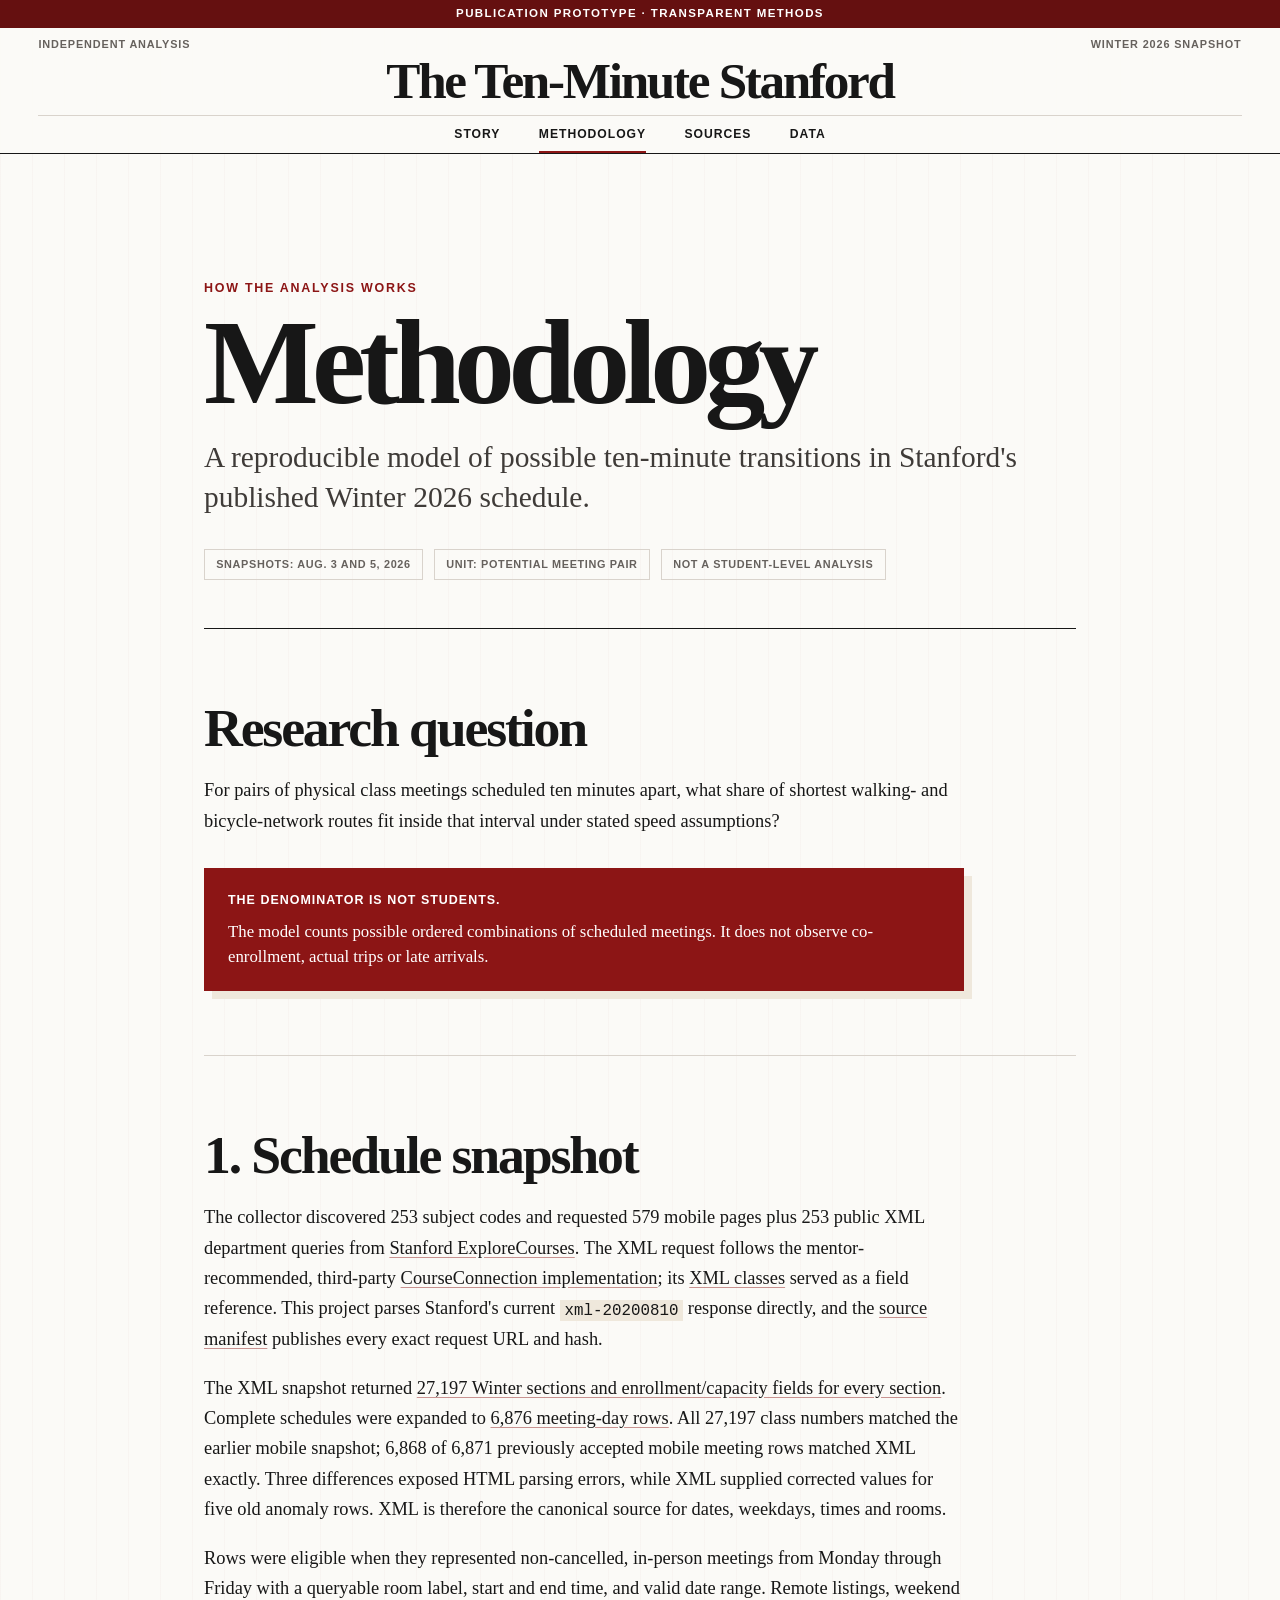
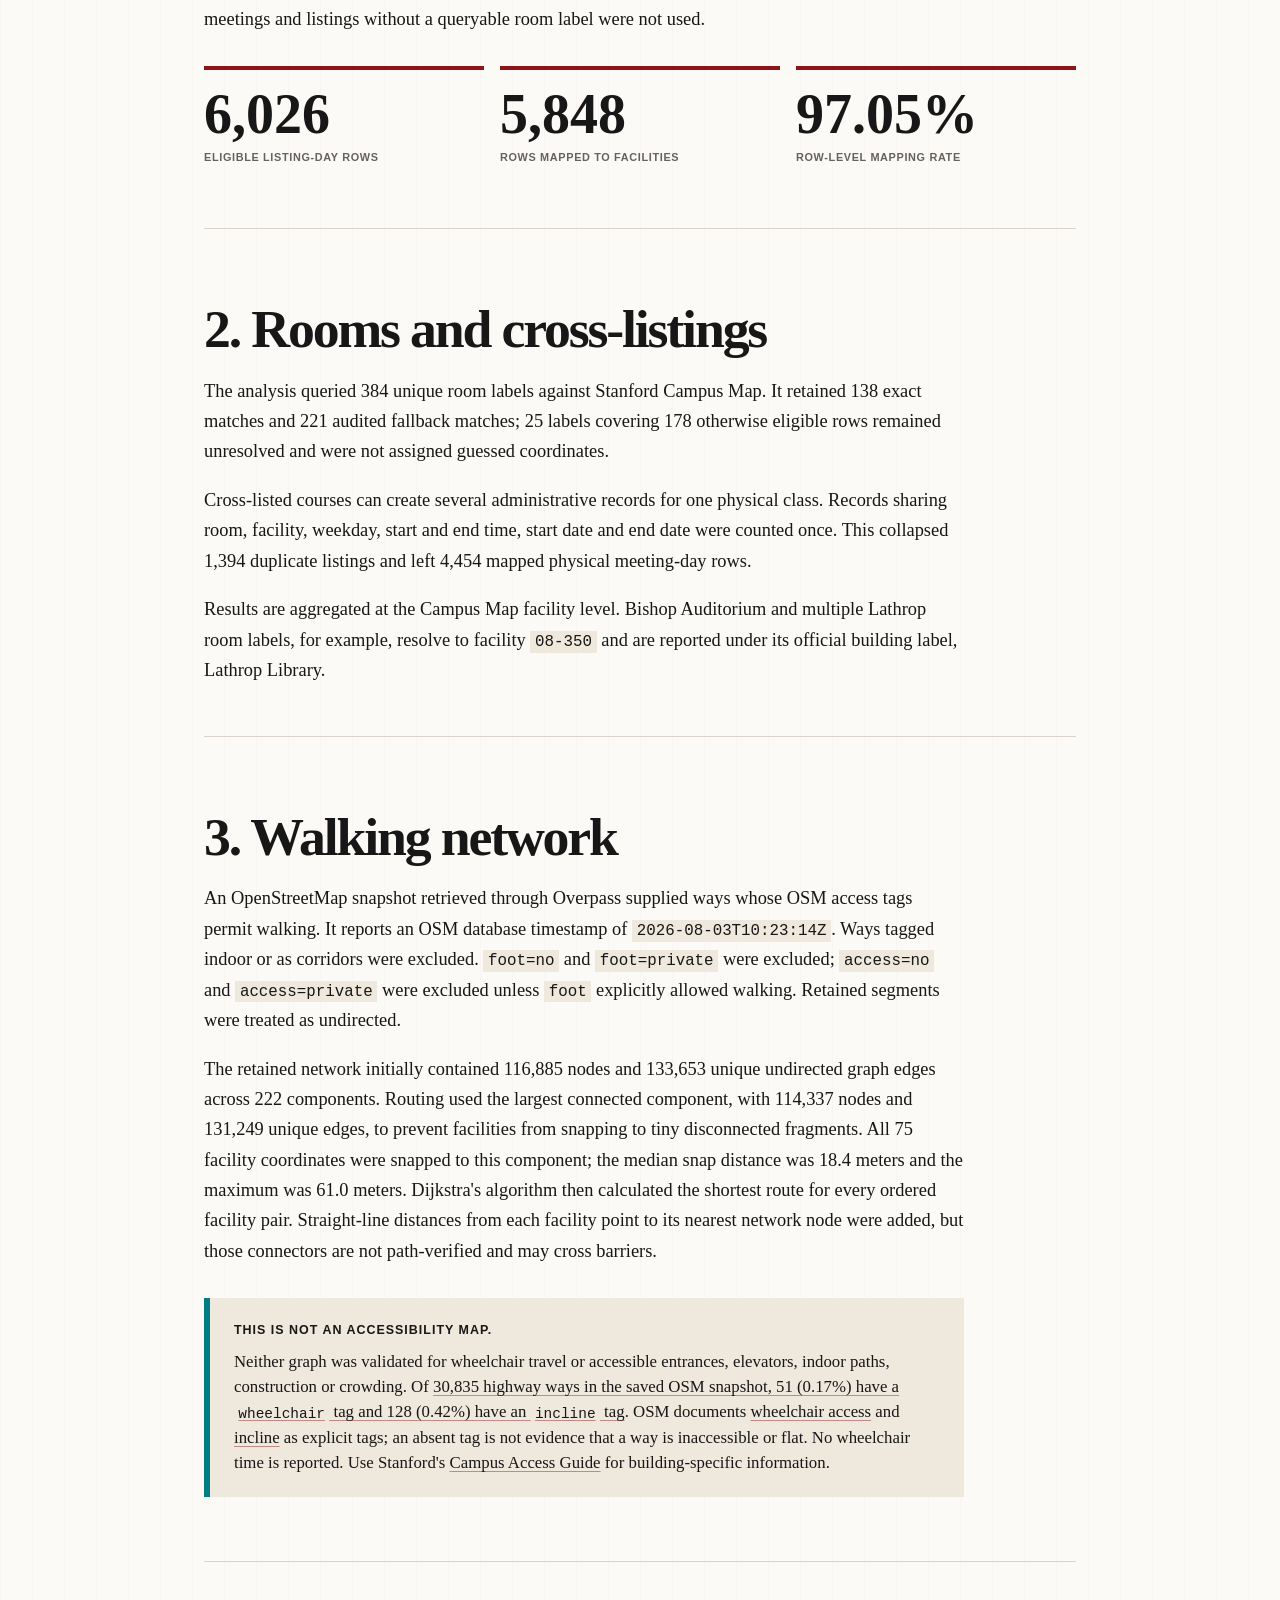
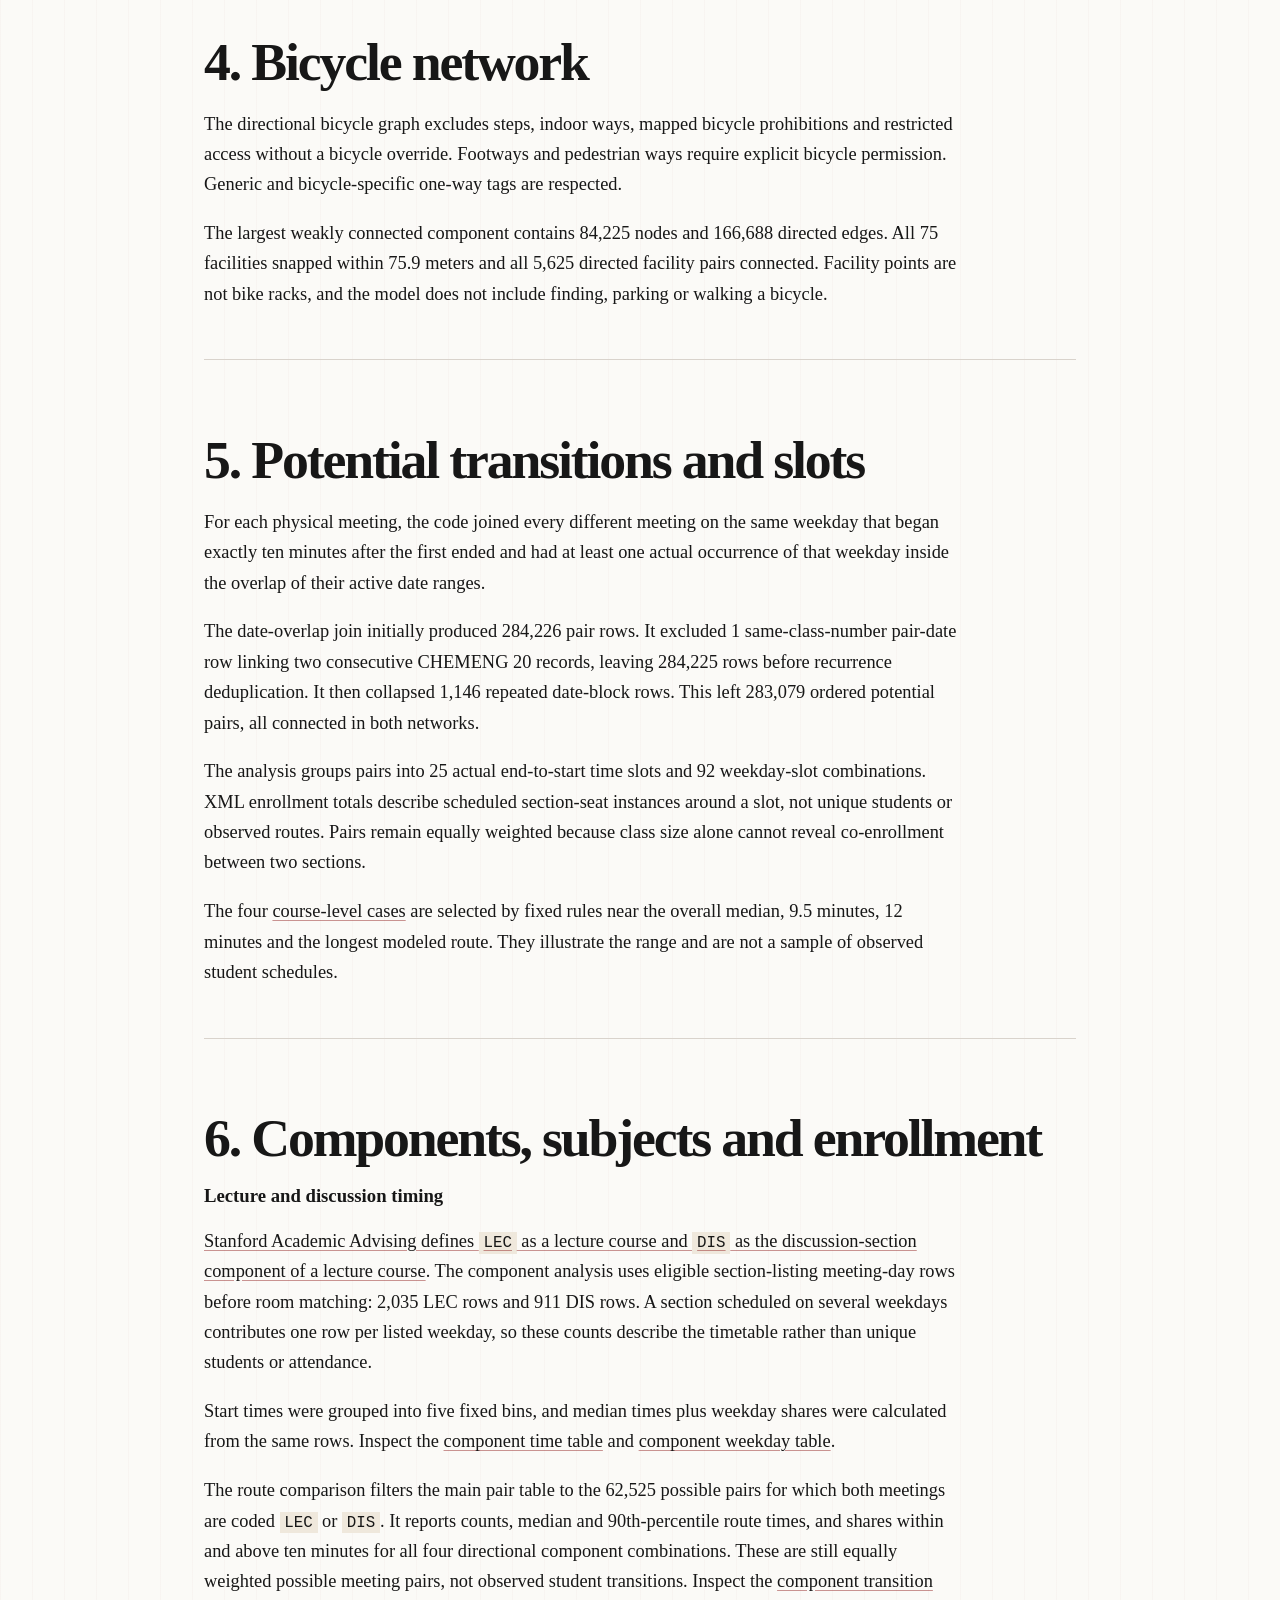
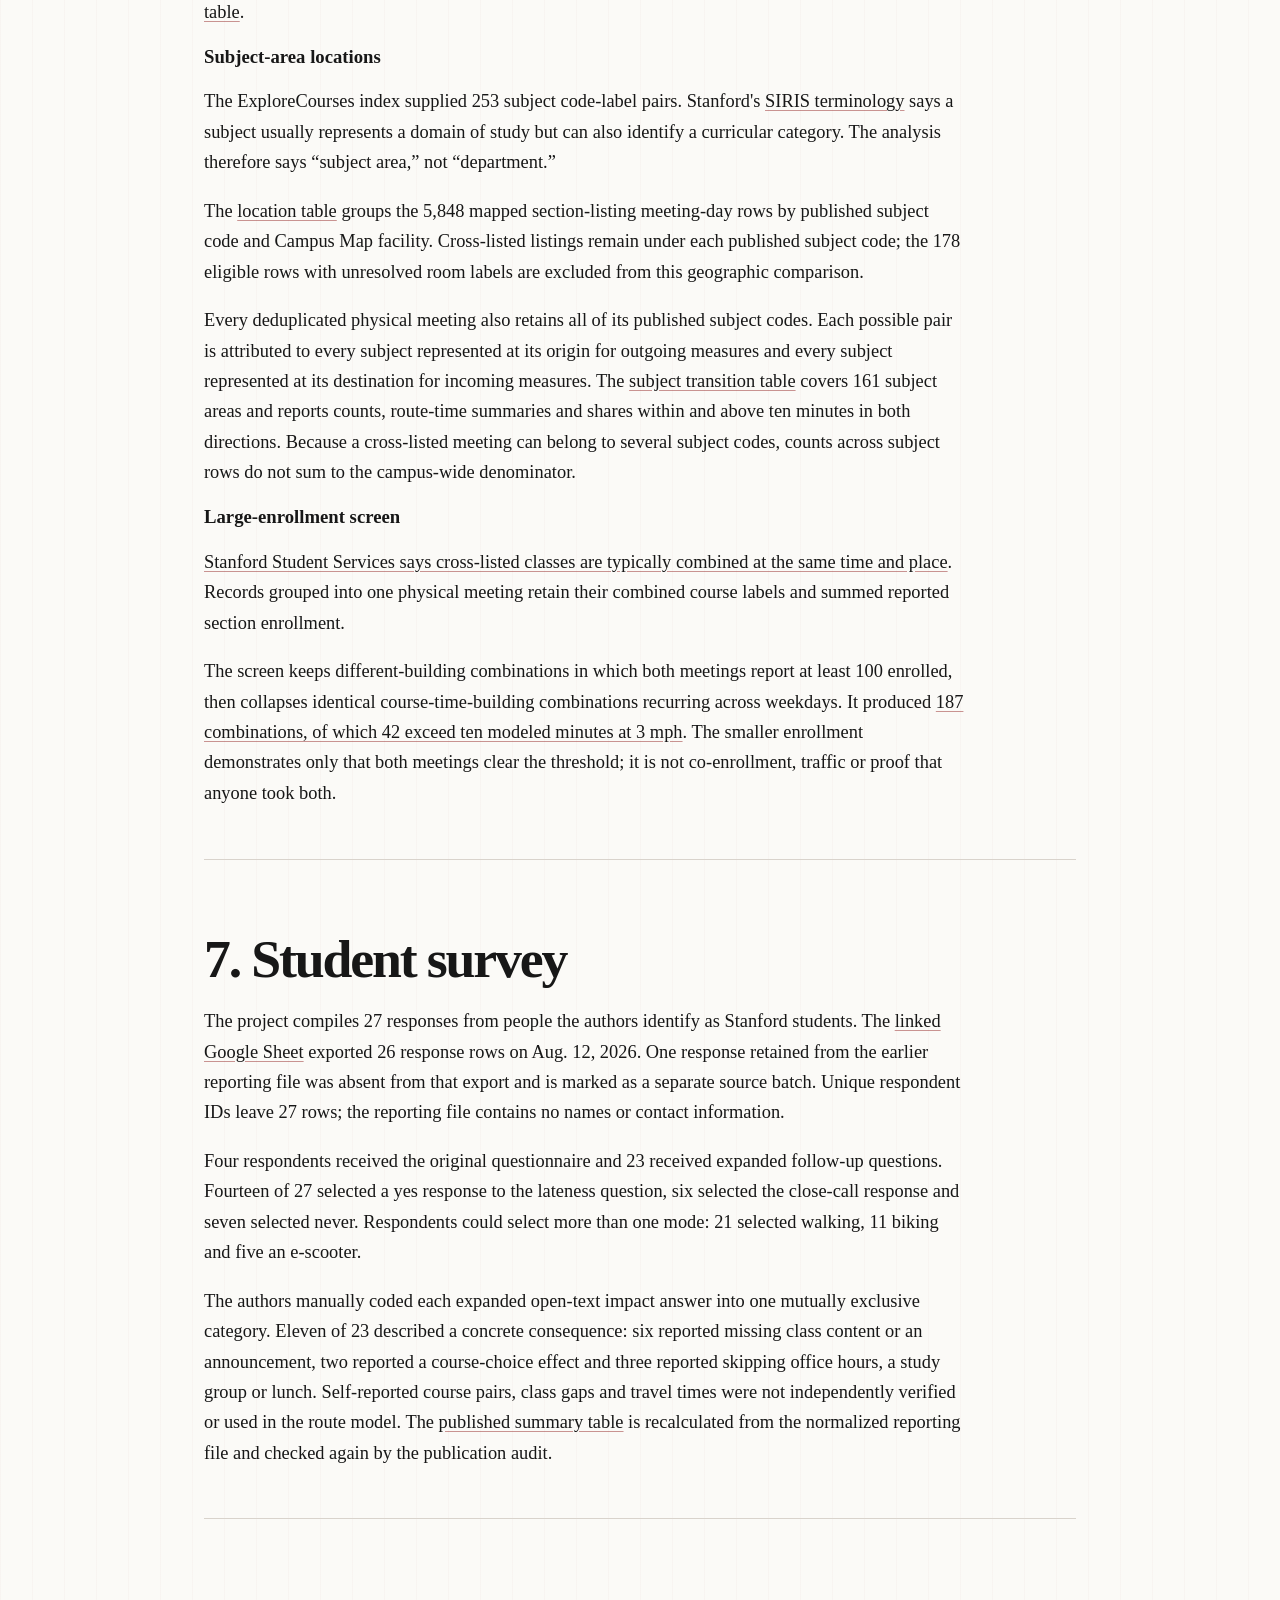
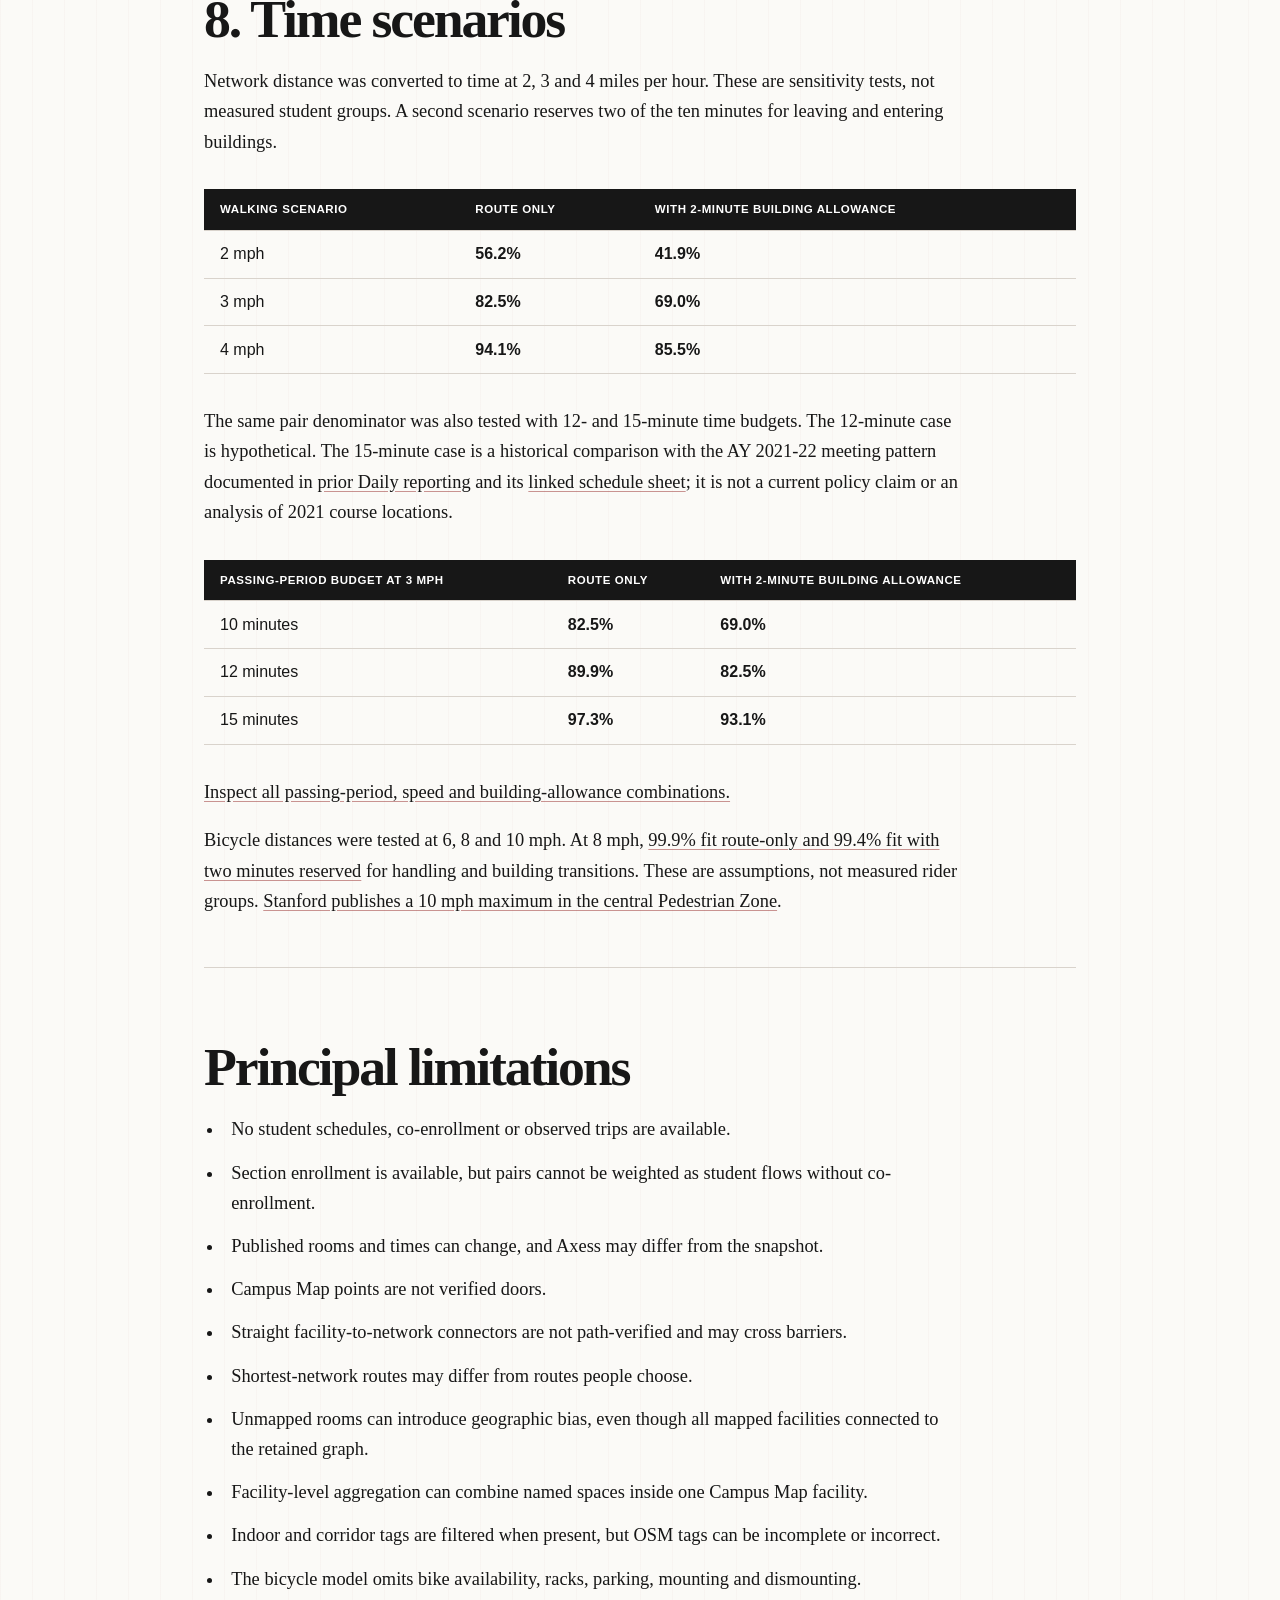
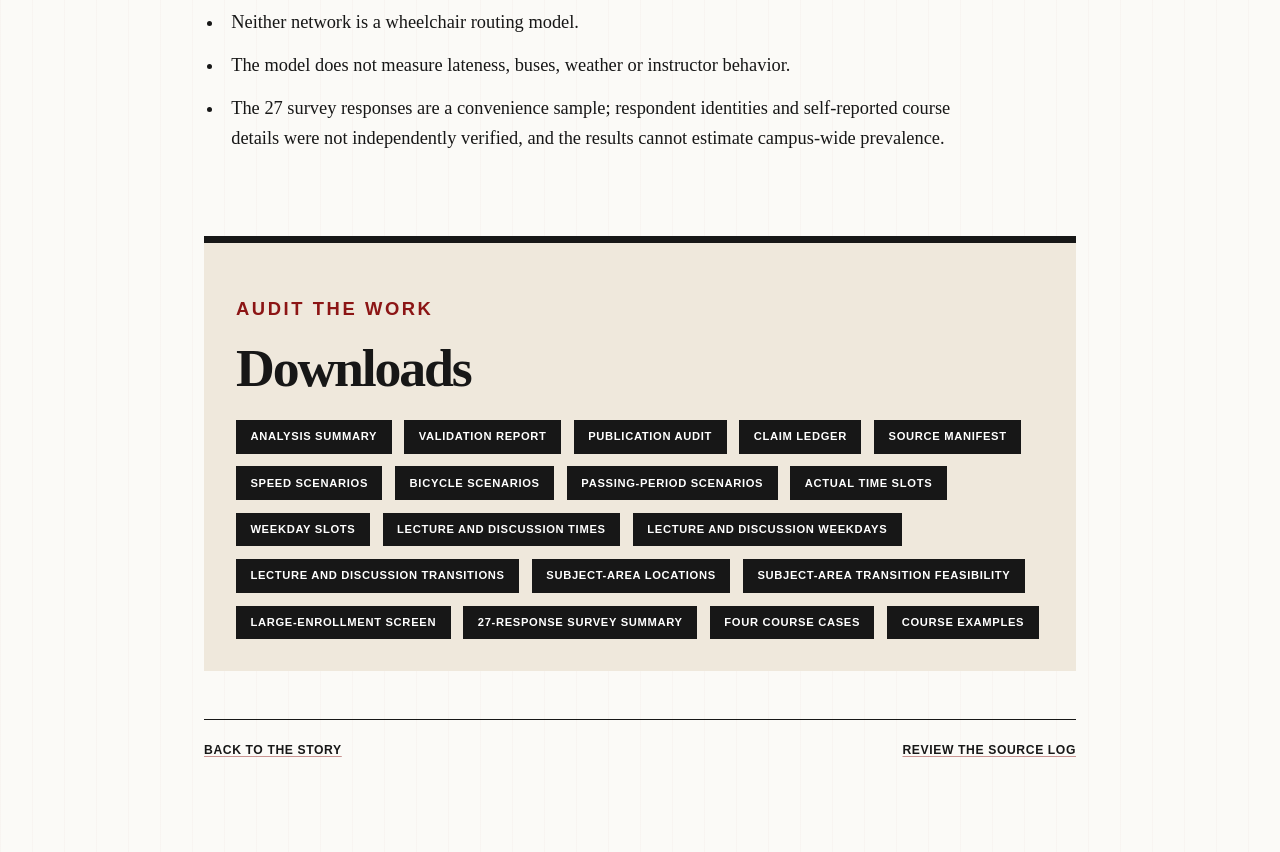
==== site/methodology.html @ 1ee229e1 "Initial commit" ====
<!doctype html>
<html lang="en">
<head>
  <meta charset="utf-8">
  <meta name="viewport" content="width=device-width, initial-scale=1">
  <meta name="description" content="Methods and limitations for the Ten-Minute Stanford schedule analysis.">
  <meta name="theme-color" content="#8c1515">
  <title>Methodology | Ten-Minute Stanford</title>
  <link rel="icon" href="favicon.svg" type="image/svg+xml">
  <link rel="stylesheet" href="styles.css">
  <script src="script.js" defer></script>
</head>
<body class="reference-layout">
  <div class="reading-progress" aria-hidden="true"><span></span></div>
  <div class="draft-banner">Publication prototype <span aria-hidden="true">&middot;</span> Transparent methods</div>

  <header class="site-header compact-header">
    <div class="utility-bar">
      <span>Independent analysis</span>
      <span>Winter 2026 snapshot</span>
    </div>
    <a class="masthead" href="index.html">The Ten-Minute Stanford</a>
    <nav class="section-nav" aria-label="Project pages">
      <a href="index.html">Story</a>
      <a class="active" href="methodology.html">Methodology</a>
      <a href="source-log.html">Sources</a>
      <a href="data/analysis_summary.json">Data</a>
    </nav>
  </header>

  <main class="reference-main">
    <article class="reference-page">
      <header class="reference-header">
        <p class="eyebrow">How the analysis works</p>
        <h1>Methodology</h1>
        <p class="dek">A reproducible model of possible ten-minute transitions in Stanford's published Winter 2026 schedule.</p>
        <div class="reference-meta">
          <span>Snapshots: Aug. 3 and 5, 2026</span>
          <span>Unit: potential meeting pair</span>
          <span>Not a student-level analysis</span>
        </div>
      </header>

      <section>
        <h2>Research question</h2>
        <p>For pairs of physical class meetings scheduled ten minutes apart, what share of shortest walking- and bicycle-network routes fit inside that interval under stated speed assumptions?</p>
        <aside class="data-callout">
          <strong>The denominator is not students.</strong>
          <p>The model counts possible ordered combinations of scheduled meetings. It does not observe co-enrollment, actual trips or late arrivals.</p>
        </aside>
      </section>

      <section id="schedule-snapshot">
        <h2>1. Schedule snapshot</h2>
        <p>The collector discovered 253 subject codes and requested 579 mobile pages plus 253 public XML department queries from <a href="https://explorecourses.stanford.edu/">Stanford ExploreCourses</a>. The XML request follows the mentor-recommended, third-party <a href="https://github.com/jeremyephron/explore-courses-api/blob/master/explorecourses/course_connection.py">CourseConnection implementation</a>; its <a href="https://github.com/jeremyephron/explore-courses-api/blob/master/explorecourses/classes.py">XML classes</a> served as a field reference. This project parses Stanford's current <code>xml-20200810</code> response directly, and the <a href="data/source_manifest.json">source manifest</a> publishes every exact request URL and hash.</p>
        <p>The XML snapshot returned <a href="data/claim_audit.json">27,197 Winter sections and enrollment/capacity fields for every section</a>. Complete schedules were expanded to <a href="data/validation.json">6,876 meeting-day rows</a>. All 27,197 class numbers matched the earlier mobile snapshot; 6,868 of 6,871 previously accepted mobile meeting rows matched XML exactly. Three differences exposed HTML parsing errors, while XML supplied corrected values for five old anomaly rows. XML is therefore the canonical source for dates, weekdays, times and rooms.</p>
        <p>Rows were eligible when they represented non-cancelled, in-person meetings from Monday through Friday with a queryable room label, start and end time, and valid date range. Remote listings, weekend meetings and listings without a queryable room label were not used.</p>
        <dl class="number-grid">
          <div><dt>6,026</dt><dd>eligible listing-day rows</dd></div>
          <div><dt>5,848</dt><dd>rows mapped to facilities</dd></div>
          <div><dt>97.05%</dt><dd>row-level mapping rate</dd></div>
        </dl>
      </section>

      <section id="walking-network">
        <h2>2. Rooms and cross-listings</h2>
        <p>The analysis queried 384 unique room labels against Stanford Campus Map. It retained 138 exact matches and 221 audited fallback matches; 25 labels covering 178 otherwise eligible rows remained unresolved and were not assigned guessed coordinates.</p>
        <p>Cross-listed courses can create several administrative records for one physical class. Records sharing room, facility, weekday, start and end time, start date and end date were counted once. This collapsed 1,394 duplicate listings and left 4,454 mapped physical meeting-day rows.</p>
        <p>Results are aggregated at the Campus Map facility level. Bishop Auditorium and multiple Lathrop room labels, for example, resolve to facility <code>08-350</code> and are reported under its official building label, Lathrop Library.</p>
      </section>

      <section>
        <h2>3. Walking network</h2>
        <p>An OpenStreetMap snapshot retrieved through Overpass supplied ways whose OSM access tags permit walking. It reports an OSM database timestamp of <code>2026-08-03T10:23:14Z</code>. Ways tagged indoor or as corridors were excluded. <code>foot=no</code> and <code>foot=private</code> were excluded; <code>access=no</code> and <code>access=private</code> were excluded unless <code>foot</code> explicitly allowed walking. Retained segments were treated as undirected.</p>
        <p>The retained network initially contained 116,885 nodes and 133,653 unique undirected graph edges across 222 components. Routing used the largest connected component, with 114,337 nodes and 131,249 unique edges, to prevent facilities from snapping to tiny disconnected fragments. All 75 facility coordinates were snapped to this component; the median snap distance was 18.4 meters and the maximum was 61.0 meters. Dijkstra's algorithm then calculated the shortest route for every ordered facility pair. Straight-line distances from each facility point to its nearest network node were added, but those connectors are not path-verified and may cross barriers.</p>
        <aside class="data-callout muted-callout">
          <strong>This is not an accessibility map.</strong>
          <p>Neither graph was validated for wheelchair travel or accessible entrances, elevators, indoor paths, construction or crowding. Of <a href="data/validation.json">30,835 highway ways in the saved OSM snapshot, 51 (0.17%) have a <code>wheelchair</code> tag and 128 (0.42%) have an <code>incline</code> tag</a>. OSM documents <a href="https://wiki.openstreetmap.org/wiki/Key:wheelchair">wheelchair access</a> and <a href="https://wiki.openstreetmap.org/wiki/Key:incline">incline</a> as explicit tags; an absent tag is not evidence that a way is inaccessible or flat. No wheelchair time is reported. Use Stanford's <a href="https://maps.stanford.edu/ada/">Campus Access Guide</a> for building-specific information.</p>
        </aside>
      </section>

      <section id="bicycle-network">
        <h2>4. Bicycle network</h2>
        <p>The directional bicycle graph excludes steps, indoor ways, mapped bicycle prohibitions and restricted access without a bicycle override. Footways and pedestrian ways require explicit bicycle permission. Generic and bicycle-specific one-way tags are respected.</p>
        <p>The largest weakly connected component contains 84,225 nodes and 166,688 directed edges. All 75 facilities snapped within 75.9 meters and all 5,625 directed facility pairs connected. Facility points are not bike racks, and the model does not include finding, parking or walking a bicycle.</p>
      </section>

      <section>
        <h2>5. Potential transitions and slots</h2>
        <p>For each physical meeting, the code joined every different meeting on the same weekday that began exactly ten minutes after the first ended and had at least one actual occurrence of that weekday inside the overlap of their active date ranges.</p>
        <p>The date-overlap join initially produced 284,226 pair rows. It excluded 1 same-class-number pair-date row linking two consecutive CHEMENG 20 records, leaving 284,225 rows before recurrence deduplication. It then collapsed 1,146 repeated date-block rows. This left 283,079 ordered potential pairs, all connected in both networks.</p>
        <p>The analysis groups pairs into 25 actual end-to-start time slots and 92 weekday-slot combinations. XML enrollment totals describe scheduled section-seat instances around a slot, not unique students or observed routes. Pairs remain equally weighted because class size alone cannot reveal co-enrollment between two sections.</p>
        <p>The four <a href="data/course_transition_cases.csv">course-level cases</a> are selected by fixed rules near the overall median, 9.5 minutes, 12 minutes and the longest modeled route. They illustrate the range and are not a sample of observed student schedules.</p>
      </section>

      <section>
        <h2>6. Components, subjects and enrollment</h2>
        <h3>Lecture and discussion timing</h3>
        <p><a href="https://advising.stanford.edu/current-students/advising-student-handbook/course-catalog">Stanford Academic Advising defines <code>LEC</code> as a lecture course and <code>DIS</code> as the discussion-section component of a lecture course</a>. The component analysis uses eligible section-listing meeting-day rows before room matching: 2,035 LEC rows and 911 DIS rows. A section scheduled on several weekdays contributes one row per listed weekday, so these counts describe the timetable rather than unique students or attendance.</p>
        <p>Start times were grouped into five fixed bins, and median times plus weekday shares were calculated from the same rows. Inspect the <a href="data/component_time_summary.csv">component time table</a> and <a href="data/component_day_summary.csv">component weekday table</a>.</p>
        <p>The route comparison filters the main pair table to the 62,525 possible pairs for which both meetings are coded <code>LEC</code> or <code>DIS</code>. It reports counts, median and 90th-percentile route times, and shares within and above ten minutes for all four directional component combinations. These are still equally weighted possible meeting pairs, not observed student transitions. Inspect the <a href="data/component_transition_summary.csv">component transition table</a>.</p>

        <h3>Subject-area locations</h3>
        <p>The ExploreCourses index supplied 253 subject code-label pairs. Stanford's <a href="https://siris.stanford.edu/sites/g/files/sbiybj16456/files/media/file/common-terms-in-siris-student-analytics.pdf">SIRIS terminology</a> says a subject usually represents a domain of study but can also identify a curricular category. The analysis therefore says “subject area,” not “department.”</p>
        <p>The <a href="data/department_location_summary.csv">location table</a> groups the 5,848 mapped section-listing meeting-day rows by published subject code and Campus Map facility. Cross-listed listings remain under each published subject code; the 178 eligible rows with unresolved room labels are excluded from this geographic comparison.</p>
        <p>Every deduplicated physical meeting also retains all of its published subject codes. Each possible pair is attributed to every subject represented at its origin for outgoing measures and every subject represented at its destination for incoming measures. The <a href="data/subject_transition_feasibility.csv">subject transition table</a> covers 161 subject areas and reports counts, route-time summaries and shares within and above ten minutes in both directions. Because a cross-listed meeting can belong to several subject codes, counts across subject rows do not sum to the campus-wide denominator.</p>

        <h3>Large-enrollment screen</h3>
        <p><a href="https://studentservices.stanford.edu/my-academics/enroll-classes/enrollment-troubleshooting">Stanford Student Services says cross-listed classes are typically combined at the same time and place</a>. Records grouped into one physical meeting retain their combined course labels and summed reported section enrollment.</p>
        <p>The screen keeps different-building combinations in which both meetings report at least 100 enrolled, then collapses identical course-time-building combinations recurring across weekdays. It produced <a href="data/high_enrollment_transitions.csv">187 combinations, of which 42 exceed ten modeled minutes at 3 mph</a>. The smaller enrollment demonstrates only that both meetings clear the threshold; it is not co-enrollment, traffic or proof that anyone took both.</p>
      </section>

      <section>
        <h2>7. Student survey</h2>
        <p>The project compiles 27 responses from people the authors identify as Stanford students. The <a href="https://docs.google.com/spreadsheets/d/1gF9X8H8e44hamMNEyIAbUJVcV6Bubre1K2IJJMwd5ZI/edit?gid=1824059912#gid=1824059912">linked Google Sheet</a> exported 26 response rows on Aug. 12, 2026. One response retained from the earlier reporting file was absent from that export and is marked as a separate source batch. Unique respondent IDs leave 27 rows; the reporting file contains no names or contact information.</p>
        <p>Four respondents received the original questionnaire and 23 received expanded follow-up questions. Fourteen of 27 selected a yes response to the lateness question, six selected the close-call response and seven selected never. Respondents could select more than one mode: 21 selected walking, 11 biking and five an e-scooter.</p>
        <p>The authors manually coded each expanded open-text impact answer into one mutually exclusive category. Eleven of 23 described a concrete consequence: six reported missing class content or an announcement, two reported a course-choice effect and three reported skipping office hours, a study group or lunch. Self-reported course pairs, class gaps and travel times were not independently verified or used in the route model. The <a href="data/student_survey_summary.csv">published summary table</a> is recalculated from the normalized reporting file and checked again by the publication audit.</p>
      </section>

      <section>
        <h2>8. Time scenarios</h2>
        <p>Network distance was converted to time at 2, 3 and 4 miles per hour. These are sensitivity tests, not measured student groups. A second scenario reserves two of the ten minutes for leaving and entering buildings.</p>
        <div class="table-wrap">
          <table>
            <thead>
              <tr><th>Walking scenario</th><th>Route only</th><th>With 2-minute building allowance</th></tr>
            </thead>
            <tbody>
              <tr><td>2 mph</td><td>56.2%</td><td>41.9%</td></tr>
              <tr><td>3 mph</td><td>82.5%</td><td>69.0%</td></tr>
              <tr><td>4 mph</td><td>94.1%</td><td>85.5%</td></tr>
            </tbody>
          </table>
        </div>
        <p>The same pair denominator was also tested with 12- and 15-minute time budgets. The 12-minute case is hypothetical. The 15-minute case is a historical comparison with the AY 2021-22 meeting pattern documented in <a href="https://stanforddaily.com/2021/09/14/overlapping-class-meeting-times-leave-students-stressed/">prior Daily reporting</a> and its <a href="https://docs.google.com/spreadsheets/d/1Gxv03c2yyypmCF1Hot5VJ9f3Wi5LADMyjLsmiABhNsQ/edit?gid=1166637319#gid=1166637319">linked schedule sheet</a>; it is not a current policy claim or an analysis of 2021 course locations.</p>
        <div class="table-wrap">
          <table>
            <thead>
              <tr><th>Passing-period budget at 3 mph</th><th>Route only</th><th>With 2-minute building allowance</th></tr>
            </thead>
            <tbody>
              <tr><td>10 minutes</td><td>82.5%</td><td>69.0%</td></tr>
              <tr><td>12 minutes</td><td>89.9%</td><td>82.5%</td></tr>
              <tr><td>15 minutes</td><td>97.3%</td><td>93.1%</td></tr>
            </tbody>
          </table>
        </div>
        <p><a href="data/passing_period_scenarios.csv">Inspect all passing-period, speed and building-allowance combinations.</a></p>
        <p>Bicycle distances were tested at 6, 8 and 10 mph. At 8 mph, <a href="data/bicycle_speed_summary.csv">99.9% fit route-only and 99.4% fit with two minutes reserved</a> for handling and building transitions. These are assumptions, not measured rider groups. <a href="https://transportation.stanford.edu/getting-stanford/bike/education/comply-bike-laws">Stanford publishes a 10 mph maximum in the central Pedestrian Zone</a>.</p>
      </section>

      <section>
        <h2>Principal limitations</h2>
        <ul class="limitation-list">
          <li>No student schedules, co-enrollment or observed trips are available.</li>
          <li>Section enrollment is available, but pairs cannot be weighted as student flows without co-enrollment.</li>
          <li>Published rooms and times can change, and Axess may differ from the snapshot.</li>
          <li>Campus Map points are not verified doors.</li>
          <li>Straight facility-to-network connectors are not path-verified and may cross barriers.</li>
          <li>Shortest-network routes may differ from routes people choose.</li>
          <li>Unmapped rooms can introduce geographic bias, even though all mapped facilities connected to the retained graph.</li>
          <li>Facility-level aggregation can combine named spaces inside one Campus Map facility.</li>
          <li>Indoor and corridor tags are filtered when present, but OSM tags can be incomplete or incorrect.</li>
          <li>The bicycle model omits bike availability, racks, parking, mounting and dismounting.</li>
          <li>Neither network is a wheelchair routing model.</li>
          <li>The model does not measure lateness, buses, weather or instructor behavior.</li>
          <li>The 27 survey responses are a convenience sample; respondent identities and self-reported course details were not independently verified, and the results cannot estimate campus-wide prevalence.</li>
        </ul>
      </section>

      <section class="download-panel">
        <p class="eyebrow">Audit the work</p>
        <h2>Downloads</h2>
        <div class="method-links">
          <a href="data/analysis_summary.json">Analysis summary</a>
          <a href="data/validation.json">Validation report</a>
          <a href="data/publication_audit.json">Publication audit</a>
          <a href="data/claim_audit.json">Claim ledger</a>
          <a href="data/source_manifest.json">Source manifest</a>
          <a href="data/speed_summary.csv">Speed scenarios</a>
          <a href="data/bicycle_speed_summary.csv">Bicycle scenarios</a>
          <a href="data/passing_period_scenarios.csv">Passing-period scenarios</a>
          <a href="data/time_slot_summary.csv">Actual time slots</a>
          <a href="data/weekday_time_slot_summary.csv">Weekday slots</a>
          <a href="data/component_time_summary.csv">Lecture and discussion times</a>
          <a href="data/component_day_summary.csv">Lecture and discussion weekdays</a>
          <a href="data/component_transition_summary.csv">Lecture and discussion transitions</a>
          <a href="data/department_location_summary.csv">Subject-area locations</a>
          <a href="data/subject_transition_feasibility.csv">Subject-area transition feasibility</a>
          <a href="data/high_enrollment_transitions.csv">Large-enrollment screen</a>
          <a href="data/student_survey_summary.csv">27-response survey summary</a>
          <a href="data/course_transition_cases.csv">Four course cases</a>
          <a href="data/course_transition_examples.csv">Course examples</a>
        </div>
      </section>

      <footer class="reference-footer">
        <a href="index.html">Back to the story</a>
        <a href="source-log.html">Review the source log</a>
      </footer>
    </article>
  </main>
</body>
</html>
---- site/styles.css ----
:root {
  --cardinal: #8c1515;
  --cardinal-dark: #651010;
  --ink: #171717;
  --muted: #66615d;
  --line: #d9d3cc;
  --paper: #fbfaf7;
  --white: #fff;
  --sand: #efe8dc;
  --teal: #007c83;
  --serif: "Iowan Old Style", "Palatino Linotype", Palatino, Baskerville, Georgia, serif;
  --sans: "Franklin Gothic Medium", "Arial Narrow", "Helvetica Neue", sans-serif;
}

* {
  box-sizing: border-box;
}

html {
  scroll-behavior: smooth;
}

body {
  margin: 0;
  color: var(--ink);
  background:
    linear-gradient(90deg, rgba(140, 21, 21, 0.025) 1px, transparent 1px) 0 0 / 32px 32px,
    var(--paper);
  font-family: var(--serif);
  text-rendering: optimizeLegibility;
}

a {
  color: inherit;
  text-decoration-color: rgba(140, 21, 21, 0.45);
  text-underline-offset: 0.16em;
}

a:hover {
  color: var(--cardinal);
}

.evidence-link {
  text-decoration-color: var(--teal);
  text-decoration-style: dotted;
  text-decoration-thickness: 2px;
}

.reading-progress {
  position: fixed;
  inset: 0 0 auto;
  z-index: 100;
  height: 4px;
  background: transparent;
}

.reading-progress span {
  display: block;
  width: 0;
  height: 100%;
  background: var(--cardinal);
}

.draft-banner {
  padding: 0.5rem 1rem;
  color: var(--white);
  background: var(--cardinal-dark);
  font: 700 0.72rem/1 var(--sans);
  letter-spacing: 0.12em;
  text-align: center;
  text-transform: uppercase;
}

.site-header {
  padding: 0 3vw;
  background: rgba(251, 250, 247, 0.96);
  border-bottom: 1px solid var(--ink);
}

.utility-bar {
  display: flex;
  justify-content: space-between;
  max-width: 1400px;
  margin: 0 auto;
  padding: 0.7rem 0 0.35rem;
  color: var(--muted);
  font: 600 0.68rem/1 var(--sans);
  letter-spacing: 0.08em;
  text-transform: uppercase;
}

.masthead {
  display: block;
  width: fit-content;
  margin: 0.15rem auto 0.7rem;
  font: 700 clamp(2.2rem, 5vw, 4.2rem)/0.9 var(--serif);
  letter-spacing: -0.06em;
  text-decoration: none;
}

.masthead:hover {
  color: var(--ink);
}

.section-nav {
  display: flex;
  justify-content: center;
  gap: clamp(1rem, 3vw, 3.2rem);
  max-width: 1400px;
  margin: 0 auto;
  border-top: 1px solid var(--line);
  overflow-x: auto;
}

.section-nav a {
  position: relative;
  padding: 0.78rem 0;
  font: 700 0.76rem/1 var(--sans);
  letter-spacing: 0.08em;
  text-decoration: none;
  text-transform: uppercase;
  white-space: nowrap;
}

.section-nav a.active::after {
  position: absolute;
  right: 0;
  bottom: -1px;
  left: 0;
  height: 3px;
  background: var(--cardinal);
  content: "";
}

main {
  overflow: hidden;
}

.article-header {
  max-width: 1040px;
  margin: 0 auto;
  padding: clamp(3.5rem, 8vw, 7rem) 24px 2.5rem;
}

.kicker,
.eyebrow {
  color: var(--cardinal);
  font: 800 0.78rem/1 var(--sans);
  letter-spacing: 0.14em;
  text-decoration: none;
  text-transform: uppercase;
}

h1 {
  max-width: 1000px;
  margin: 0.8rem 0 1.2rem;
  font: 700 clamp(3rem, 7.2vw, 6.6rem)/0.92 var(--serif);
  letter-spacing: -0.055em;
}

.dek {
  max-width: 850px;
  margin: 0;
  color: #3f3b38;
  font: 400 clamp(1.3rem, 2.3vw, 2rem)/1.35 var(--serif);
}

.byline-row {
  display: flex;
  align-items: end;
  justify-content: space-between;
  gap: 2rem;
  margin-top: 2.3rem;
  padding-top: 1rem;
  border-top: 1px solid var(--ink);
  font: 0.86rem/1.4 var(--sans);
}

.byline-row p {
  margin: 0;
}

.timestamp {
  margin-top: 0.28rem !important;
  color: var(--muted);
  font-size: 0.75rem;
}

.share-links {
  display: flex;
  gap: 1rem;
  font-weight: 700;
  text-transform: uppercase;
}

.hero-data {
  display: grid;
  grid-template-columns: minmax(260px, 0.85fr) minmax(320px, 1.15fr);
  max-width: 1200px;
  margin: 1rem auto clamp(2.8rem, 5vw, 4rem);
  color: var(--white);
  background: var(--ink);
  box-shadow: 18px 18px 0 var(--sand);
}

.hero-number {
  display: flex;
  flex-direction: column;
  justify-content: center;
  padding: clamp(2rem, 5vw, 4.5rem);
  background:
    radial-gradient(circle at 88% 14%, rgba(255, 255, 255, 0.16), transparent 24%),
    var(--cardinal);
}

.hero-number span {
  font: 700 clamp(5rem, 12vw, 10rem)/0.78 var(--serif);
  letter-spacing: -0.08em;
}

.hero-number p {
  max-width: 440px;
  margin: 1.2rem 0 0;
  font: 700 clamp(1rem, 2vw, 1.45rem)/1.25 var(--sans);
}

.hero-context {
  display: flex;
  flex-direction: column;
  justify-content: space-between;
  padding: clamp(2rem, 5vw, 4.5rem);
}

.hero-context > p {
  max-width: 520px;
  margin: 0;
  color: #eeeae4;
  font-size: clamp(1.2rem, 2vw, 1.7rem);
  line-height: 1.35;
}

.hero-context dl {
  display: grid;
  grid-template-columns: repeat(3, 1fr);
  gap: 1.5rem;
  margin: 3rem 0 0;
}

.hero-context dl div {
  padding-top: 0.9rem;
  border-top: 3px solid var(--teal);
}

.hero-context dt {
  font: 700 clamp(1.5rem, 3vw, 2.4rem)/1 var(--serif);
}

.hero-context dd {
  margin: 0.5rem 0 0;
  color: #beb9b3;
  font: 0.7rem/1.2 var(--sans);
  letter-spacing: 0.08em;
  text-transform: uppercase;
}

.takeaway-panel {
  display: grid;
  grid-template-columns: minmax(220px, 0.7fr) minmax(0, 2fr);
  gap: clamp(2rem, 5vw, 5rem);
  width: calc(100% - 48px);
  max-width: 1200px;
  margin: 0 auto clamp(4rem, 8vw, 7rem);
  padding: clamp(2rem, 4vw, 3.5rem);
  background:
    linear-gradient(135deg, rgba(140, 21, 21, 0.06), transparent 42%),
    var(--sand);
  border-top: 1px solid var(--ink);
  border-bottom: 1px solid var(--ink);
}

.takeaway-heading h2 {
  max-width: 360px;
  margin: 0.6rem 0 0;
  font-size: clamp(2rem, 4vw, 3.4rem);
}

.takeaway-grid {
  display: grid;
  grid-template-columns: repeat(3, minmax(0, 1fr));
}

.takeaway-grid article {
  padding: 0 1.35rem;
  border-left: 1px solid rgba(23, 23, 23, 0.3);
}

.takeaway-grid article > span {
  display: block;
  color: var(--cardinal);
  font: 800 0.72rem/1 var(--sans);
  letter-spacing: 0.12em;
}

.takeaway-grid h3 {
  margin: 1rem 0 0.65rem;
  font: 700 clamp(1.2rem, 2vw, 1.55rem)/1.05 var(--serif);
}

.takeaway-grid p {
  margin: 0;
  color: #48433f;
  font: 0.9rem/1.5 var(--sans);
}

.story-grid {
  display: grid;
  grid-template-columns: 130px minmax(0, 720px);
  gap: 2.2rem;
  max-width: 1010px;
  margin: 0 auto;
  padding: 0 24px;
}

.story-rail {
  align-self: start;
  position: sticky;
  top: 2rem;
  padding-top: 0.5rem;
  border-top: 5px solid var(--cardinal);
  font-family: var(--sans);
}

.story-rail span {
  display: block;
  color: var(--cardinal);
  font-size: 0.72rem;
  font-weight: 800;
  letter-spacing: 0.1em;
}

.story-rail p {
  margin: 0.45rem 0 0;
  font-size: 0.78rem;
  font-weight: 700;
  line-height: 1.25;
  text-transform: uppercase;
}

.story-body {
  min-width: 0;
}

#edited-article {
  display: flex;
  flex-direction: column;
  counter-reset: story-figure;
}

.story-header { order: 10; }
.story-intro { order: 20; }
.story-summary { order: 30; }
.story-takeaways { order: 35; }
.story-speed { order: 40; }
.story-speed-figure { order: 50; }
.story-slots { order: 60; }
.story-slots-figure { order: 70; }
.story-components { order: 80; }
.story-components-figure { order: 90; }
.story-subjects { order: 100; }
.story-subjects-figure { order: 110; }
.story-enrollment { order: 120; }
.story-enrollment-figure { order: 130; }
.story-course-cases { order: 140; }
.story-survey { order: 145; }
.story-planning { order: 150; }
.story-history { order: 160; }
.story-bicycle { order: 170; }
.story-bicycle-figure { order: 180; }
.story-campus { order: 190; }
.story-cdf { order: 200; }
.story-campus-map { order: 210; }
.story-route { order: 220; }
.story-counting { order: 230; }
.story-methods { order: 240; }

.article-copy-grid {
  grid-template-columns: minmax(0, 780px);
  justify-content: center;
  margin-bottom: clamp(2.4rem, 5vw, 4.5rem);
}

.story-body > p {
  margin: 0 0 1.45rem;
  font-size: clamp(1.12rem, 1.8vw, 1.32rem);
  line-height: 1.68;
}

.section-thesis {
  display: block;
  margin-bottom: 0.35rem;
  color: var(--ink);
  font-weight: 700;
  line-height: 1.35;
}

.story-body > p.data-note {
  margin-top: 0.4rem;
  padding: 1rem 1.15rem;
  color: #514c47;
  background: #f2ede7;
  border-left: 4px solid #b8a99a;
  font: 0.94rem/1.55 var(--sans);
}

.story-body > p.route-example {
  margin-bottom: 0.85rem;
  padding: 1rem 1.2rem;
  background: var(--white);
  border-left: 5px solid var(--teal);
  box-shadow: 0 10px 30px rgba(31, 28, 25, 0.06);
  font-size: clamp(1rem, 1.5vw, 1.12rem);
  line-height: 1.55;
}

.story-body > p.route-example-misses {
  border-left-color: var(--cardinal);
}

.story-counting .story-body {
  padding: clamp(1.4rem, 3vw, 2.2rem);
  background: #f4f1ec;
  border-top: 5px solid var(--ink);
}

.story-body > p.technical-note {
  color: #4f4a45;
  font: 0.97rem/1.58 var(--sans);
}

.story-body > p.lead::first-letter {
  float: left;
  margin: 0.08em 0.1em 0 0;
  color: var(--cardinal);
  font: 700 4.8em/0.72 var(--serif);
}

h2 {
  margin: 3.6rem 0 1.2rem;
  font: 700 clamp(2.1rem, 4.2vw, 3.5rem)/1 var(--serif);
  letter-spacing: -0.04em;
}

.reporting-note {
  margin: 2.3rem 0;
  padding: 1.2rem 1.4rem;
  background: #f3ead8;
  border-left: 5px solid #c58a22;
  font-family: var(--sans);
}

.reporting-note span {
  display: block;
  color: #765110;
  font-size: 0.68rem;
  font-weight: 800;
  letter-spacing: 0.1em;
  text-transform: uppercase;
}

.reporting-note p {
  margin: 0.55rem 0 0;
  font-size: 0.92rem;
  line-height: 1.5;
}

.wide-figure,
.full-bleed-figure {
  margin: clamp(4rem, 8vw, 7rem) auto;
}

.wide-figure {
  max-width: 1200px;
  padding: 0 24px;
}

.full-bleed-figure {
  max-width: 1500px;
  padding: 0 12px;
}

.story-figure,
.story-cdf,
.story-campus-map {
  margin-top: 0;
  margin-bottom: clamp(4rem, 8vw, 7rem);
}

.story-figure img,
.story-cdf img,
.story-campus-map img {
  box-shadow: 0 22px 60px rgba(31, 28, 25, 0.08);
}

.story-figure figcaption,
.story-cdf figcaption,
.story-campus-map figcaption {
  padding-top: 0.85rem;
  border-top: 1px solid var(--line);
}

figure img {
  display: block;
  width: 100%;
  height: auto;
  background: var(--white);
  border: 1px solid #e7e2dc;
}

figcaption {
  max-width: 900px;
  margin: 0.9rem 0 0;
  color: var(--muted);
  font: 0.82rem/1.5 var(--sans);
}

#edited-article figure {
  counter-increment: story-figure;
}

#edited-article figure figcaption::before {
  margin-right: 0.55rem;
  color: var(--cardinal);
  content: "Figure " counter(story-figure);
  font-size: 0.68rem;
  font-weight: 800;
  letter-spacing: 0.08em;
  text-transform: uppercase;
}

figcaption strong {
  color: var(--ink);
}

.transition-cases {
  width: 100%;
  max-width: 1280px;
  margin: 0 auto clamp(4rem, 8vw, 7rem);
  padding: 0 24px;
}

.transition-cases-copy {
  max-width: 780px;
  margin: 0 auto 2.4rem;
}

.transition-cases-copy > h2 {
  margin-top: 0.7rem;
}

.transition-cases-copy > p:not(.eyebrow) {
  margin: 0;
  font-size: clamp(1.12rem, 1.8vw, 1.32rem);
  line-height: 1.68;
}

.transition-case-grid {
  display: grid;
  grid-template-columns: repeat(2, minmax(0, 1fr));
  gap: 1px;
  padding: 1px;
  background: #bdb5ad;
}

.transition-case {
  --case-accent: var(--teal);
  position: relative;
  min-width: 0;
  padding: clamp(1.25rem, 2.7vw, 2.2rem);
  background:
    linear-gradient(140deg, color-mix(in srgb, var(--case-accent) 7%, transparent), transparent 38%),
    #fffdf9;
  border-top: 7px solid var(--case-accent);
}

.transition-case.case-tight {
  --case-accent: #a8670a;
}

.transition-case.case-misses {
  --case-accent: var(--cardinal);
}

.case-status {
  display: flex;
  align-items: center;
  justify-content: space-between;
  gap: 1rem;
  margin-bottom: 1.7rem;
  font-family: var(--sans);
}

.case-status span {
  color: var(--muted);
  font-size: 0.66rem;
  font-weight: 800;
  letter-spacing: 0.1em;
  text-transform: uppercase;
}

.case-status strong {
  padding: 0.45rem 0.6rem;
  color: var(--white);
  background: var(--case-accent);
  font-size: 0.68rem;
  letter-spacing: 0.04em;
  text-transform: uppercase;
}

.case-course > span {
  display: block;
  color: var(--muted);
  font: 800 0.68rem/1 var(--sans);
  letter-spacing: 0.07em;
  text-transform: uppercase;
}

.case-course h3 {
  margin: 0.45rem 0 0;
  font: 700 clamp(1.55rem, 3vw, 2.35rem)/1 var(--serif);
  letter-spacing: -0.035em;
}

.case-course p {
  margin: 0.42rem 0 0;
  color: #4f4a46;
  font: 700 0.86rem/1.35 var(--sans);
}

.destination-course {
  text-align: right;
}

.case-handoff {
  position: relative;
  height: 32px;
  margin: 1rem 0;
}

.case-handoff::before {
  position: absolute;
  top: 50%;
  right: 0;
  left: 0;
  height: 2px;
  background: var(--case-accent);
  content: "";
}

.case-handoff::after {
  position: absolute;
  top: 50%;
  right: -1px;
  color: var(--case-accent);
  content: ">";
  font: 900 1rem/1 var(--sans);
  transform: translateY(-50%);
}

.case-handoff span {
  position: absolute;
  top: 50%;
  left: 50%;
  z-index: 1;
  padding: 0.32rem 0.55rem;
  color: var(--case-accent);
  background: #fffdf9;
  border: 1px solid var(--case-accent);
  font: 800 0.66rem/1 var(--sans);
  letter-spacing: 0.08em;
  text-transform: uppercase;
  transform: translate(-50%, -50%);
}

.transition-case dl {
  display: grid;
  grid-template-columns: repeat(4, minmax(0, 1fr));
  gap: 0.7rem;
  margin: 1.8rem 0 0;
}

.transition-case dl div {
  min-width: 0;
  padding-top: 0.65rem;
  border-top: 2px solid var(--case-accent);
}

.transition-case dt {
  font: 800 clamp(0.9rem, 1.5vw, 1.15rem)/1 var(--sans);
  white-space: nowrap;
}

.transition-case dd {
  margin: 0.38rem 0 0;
  color: var(--muted);
  font: 700 0.58rem/1.25 var(--sans);
  letter-spacing: 0.05em;
  text-transform: uppercase;
}

.transition-cases-note {
  max-width: 960px;
  margin: 1rem 0 0;
  color: var(--muted);
  font: 0.8rem/1.5 var(--sans);
}

.transition-cases-note a {
  color: var(--cardinal);
  font-weight: 800;
}

.survey-panel {
  display: grid;
  grid-template-columns: minmax(0, 1.2fr) minmax(280px, 0.8fr);
  width: calc(100% - 48px);
  max-width: 1180px;
  gap: clamp(2rem, 5vw, 5rem);
  margin: 0 auto clamp(4.5rem, 9vw, 8rem);
  padding: clamp(1.6rem, 4vw, 4rem);
  background:
    linear-gradient(120deg, rgba(0, 124, 131, 0.08), transparent 42%),
    var(--sand);
  border-top: 8px solid var(--teal);
  box-shadow: 16px 16px 0 rgba(23, 23, 23, 0.08);
}

.survey-copy h2 {
  margin: 0.65rem 0 1.35rem;
  font-size: clamp(2.5rem, 5.5vw, 4.9rem);
  line-height: 0.94;
}

.survey-copy > p:not(.eyebrow) {
  margin: 0 0 1.2rem;
  font-size: clamp(1.05rem, 1.55vw, 1.22rem);
  line-height: 1.62;
}

.survey-copy > p:last-child {
  margin-bottom: 0;
  color: var(--muted);
  font-size: 0.98rem;
}

.survey-snapshot {
  align-self: stretch;
  padding: clamp(1.3rem, 3vw, 2.2rem);
  color: var(--white);
  background: var(--ink);
}

.survey-tally {
  display: block;
  padding-bottom: 1.6rem;
  color: var(--white);
  border-bottom: 1px solid rgba(255, 255, 255, 0.3);
  text-decoration: none;
}

.survey-tally:hover {
  color: #72d3d5;
}

.survey-tally strong {
  display: block;
  font: 700 clamp(3.8rem, 8vw, 6.5rem)/0.8 var(--serif);
  letter-spacing: -0.07em;
}

.survey-tally span {
  display: block;
  max-width: 240px;
  margin-top: 0.8rem;
  color: #d8d1c9;
  font: 800 0.7rem/1.35 var(--sans);
  letter-spacing: 0.08em;
  text-transform: uppercase;
}

.survey-impact-label {
  margin: 1.45rem 0 0.7rem;
  color: #aaa39c;
  font: 800 0.64rem/1.3 var(--sans);
  letter-spacing: 0.07em;
  text-transform: uppercase;
}

.survey-impact-grid {
  display: grid;
  grid-template-columns: repeat(3, minmax(0, 1fr));
  gap: 1px;
  background: rgba(255, 255, 255, 0.26);
  border: 1px solid rgba(255, 255, 255, 0.26);
}

.survey-impact-grid div {
  min-width: 0;
  padding: 0.85rem 0.65rem;
  background: var(--ink);
}

.survey-impact-grid strong {
  display: block;
  color: #72d3d5;
  font: 700 clamp(2rem, 4vw, 3.1rem)/0.9 var(--serif);
}

.survey-impact-grid span {
  display: block;
  margin-top: 0.55rem;
  color: #d8d1c9;
  font: 700 0.58rem/1.32 var(--sans);
}

.survey-mode-summary {
  display: flex;
  flex-wrap: wrap;
  gap: 0.55rem 1rem;
  margin: 1.3rem 0 0;
  color: #d8d1c9;
  font: 700 0.68rem/1.4 var(--sans);
}

.survey-mode-summary span {
  white-space: nowrap;
}

.survey-mode-summary strong {
  color: var(--white);
  font-size: 1rem;
}

.history-panel {
  display: grid;
  grid-template-columns: minmax(0, 1.05fr) minmax(380px, 0.95fr);
  width: calc(100% - 48px);
  max-width: 1180px;
  gap: clamp(2rem, 5vw, 5rem);
  margin: 0 auto clamp(4.5rem, 9vw, 8rem);
  padding: clamp(1.6rem, 4vw, 4rem);
  background:
    linear-gradient(120deg, rgba(140, 21, 21, 0.06), transparent 40%),
    var(--sand);
  border-top: 8px solid var(--cardinal);
  box-shadow: 16px 16px 0 rgba(23, 23, 23, 0.08);
}

.history-copy h2 {
  margin: 0.65rem 0 1.35rem;
  font-size: clamp(2.5rem, 5.5vw, 4.9rem);
  line-height: 0.94;
}

.history-copy > p:not(.eyebrow) {
  margin: 1rem 0 0;
  font-size: clamp(1rem, 1.5vw, 1.16rem);
  line-height: 1.62;
}

.history-copy a,
.history-caveat a {
  color: var(--cardinal);
  font-weight: 700;
}

.history-comparison {
  display: grid;
  align-self: start;
  align-content: center;
  grid-template-columns: 1fr 1fr;
  gap: 1px;
  background: rgba(23, 23, 23, 0.24);
  border: 1px solid rgba(23, 23, 23, 0.24);
}

.history-card {
  display: flex;
  min-width: 0;
  flex-direction: column;
  padding: clamp(1.2rem, 2.7vw, 2rem);
  background: var(--paper);
}

.history-card.historical-period {
  color: var(--white);
  background: var(--cardinal);
}

.history-card > span {
  min-height: 2.5em;
  color: var(--muted);
  font: 800 0.68rem/1.25 var(--sans);
  letter-spacing: 0.08em;
  text-transform: uppercase;
}

.history-card.historical-period > span,
.history-card.historical-period dd {
  color: #f2dede;
}

.history-card > strong {
  margin: 1.5rem 0 auto;
  font: 700 clamp(3rem, 7vw, 5.7rem)/0.78 var(--serif);
  letter-spacing: -0.07em;
}

.history-card dl {
  margin: 2rem 0 0;
}

.history-card dl div {
  padding: 0.8rem 0;
  border-top: 1px solid currentColor;
}

.history-card dt {
  font: 800 clamp(1.35rem, 2.6vw, 2rem)/1 var(--sans);
}

.history-card dd {
  margin: 0.35rem 0 0;
  color: var(--muted);
  font: 700 0.62rem/1.3 var(--sans);
  letter-spacing: 0.06em;
  text-transform: uppercase;
}

.history-caveat {
  grid-column: 1 / -1;
  margin: 0;
  padding-top: 1.2rem;
  color: var(--muted);
  border-top: 1px solid rgba(23, 23, 23, 0.22);
  font: 0.8rem/1.55 var(--sans);
}

.route-lab {
  position: relative;
  max-width: 1460px;
  margin: clamp(4rem, 9vw, 8rem) auto;
  padding: clamp(1.5rem, 4vw, 4rem);
  color: var(--white);
  background:
    radial-gradient(circle at 92% 8%, rgba(0, 124, 131, 0.32), transparent 26%),
    linear-gradient(135deg, #111 0%, #1b1918 72%, #241b19 100%);
  box-shadow: 20px 20px 0 var(--sand);
  overflow: hidden;
}

.route-lab::before {
  position: absolute;
  inset: 0;
  background-image:
    linear-gradient(rgba(255, 255, 255, 0.035) 1px, transparent 1px),
    linear-gradient(90deg, rgba(255, 255, 255, 0.035) 1px, transparent 1px);
  background-size: 36px 36px;
  content: "";
  pointer-events: none;
}

.route-lab > * {
  position: relative;
}

.route-lab-header {
  display: grid;
  grid-template-columns: minmax(300px, 0.8fr) minmax(320px, 1fr);
  align-items: end;
  gap: clamp(2rem, 6vw, 7rem);
  margin-bottom: 2rem;
  padding-bottom: 2rem;
  border-bottom: 1px solid rgba(255, 255, 255, 0.28);
}

.route-lab .eyebrow {
  color: #72d3d5;
}

.route-lab-header h2 {
  margin: 0.55rem 0 0;
  font-size: clamp(3rem, 7vw, 6rem);
}

.route-lab-header > p {
  max-width: 650px;
  margin: 0;
  color: #d8d1c9;
  font-size: clamp(1.05rem, 1.8vw, 1.35rem);
  line-height: 1.5;
}

.route-lab-grid {
  display: grid;
  grid-template-columns: minmax(320px, 0.78fr) minmax(520px, 1.35fr);
  gap: 1rem;
}

.route-controls {
  display: flex;
  flex-direction: column;
  padding: clamp(1.2rem, 2.5vw, 2rem);
  background: rgba(255, 255, 255, 0.07);
  border: 1px solid rgba(255, 255, 255, 0.16);
}

.route-selectors {
  display: grid;
  grid-template-columns: minmax(0, 1fr) 42px minmax(0, 1fr);
  align-items: end;
  gap: 0.55rem;
}

.route-selectors label,
.speed-control legend {
  font: 800 0.68rem/1 var(--sans);
  letter-spacing: 0.1em;
  text-transform: uppercase;
}

.route-selectors label > span {
  display: block;
  margin-bottom: 0.55rem;
  color: #bdb6ae;
}

.route-selectors select {
  width: 100%;
  min-height: 48px;
  padding: 0.7rem 2rem 0.7rem 0.75rem;
  color: var(--ink);
  background: var(--paper);
  border: 0;
  border-radius: 0;
  font: 700 0.82rem/1.25 var(--sans);
}

.route-selectors select:focus-visible,
.route-lab button:focus-visible,
.overhead-control input:focus-visible {
  outline: 3px solid #72d3d5;
  outline-offset: 3px;
}

.swap-route {
  display: grid;
  min-height: 48px;
  color: var(--white);
  background: transparent;
  border: 1px solid rgba(255, 255, 255, 0.35);
  cursor: pointer;
  font: 800 1.25rem/1 var(--sans);
  place-items: center;
}

.swap-route:hover {
  background: rgba(255, 255, 255, 0.1);
}

.mode-control,
.speed-control {
  margin: 1.5rem 0 0;
  padding: 0;
  border: 0;
}

.mode-control legend,
.speed-control legend {
  margin-bottom: 0.6rem;
  color: #bdb6ae;
}

#mode-control {
  grid-template-columns: repeat(2, 1fr);
}

.segmented-control {
  display: grid;
  grid-template-columns: repeat(3, 1fr);
}

.segmented-control button {
  min-height: 42px;
  color: #dfd9d2;
  background: transparent;
  border: 1px solid rgba(255, 255, 255, 0.28);
  cursor: pointer;
  font: 800 0.72rem/1 var(--sans);
  letter-spacing: 0.05em;
  text-transform: uppercase;
}

.segmented-control button + button {
  border-left: 0;
}

.segmented-control button.active {
  color: var(--ink);
  background: #72d3d5;
}

.overhead-control {
  display: flex;
  align-items: flex-start;
  gap: 0.7rem;
  margin: 1.2rem 0;
  color: #d8d1c9;
  cursor: pointer;
  font: 0.78rem/1.4 var(--sans);
}

.overhead-control input {
  width: 1.1rem;
  height: 1.1rem;
  margin: 0.08rem 0 0;
  accent-color: #72d3d5;
}

.overhead-control strong {
  color: var(--white);
}

.route-result {
  margin-top: auto;
  padding: 1.25rem;
  background: var(--cardinal);
  border-top: 5px solid #f7c779;
}

.route-result.fits {
  background: #006a70;
  border-top-color: #72d3d5;
}

.route-result > p {
  margin: 0;
  font-family: var(--sans);
}

.route-result-context {
  color: #f4dede;
  font-size: 0.7rem;
  font-weight: 800;
  letter-spacing: 0.08em;
  text-transform: uppercase;
}

.route-result > strong {
  display: block;
  margin: 0.55rem 0 0.45rem;
  font: 700 clamp(3.4rem, 7vw, 6.5rem)/0.8 var(--serif);
  letter-spacing: -0.065em;
}

.route-result-verdict {
  min-height: 2.8em;
  font-size: 0.9rem;
  font-weight: 700;
  line-height: 1.4;
}

.route-result dl {
  display: grid;
  grid-template-columns: 1fr 1fr;
  gap: 0.8rem;
  margin: 1.2rem 0 0;
}

.route-result dl div {
  padding-top: 0.65rem;
  border-top: 1px solid rgba(255, 255, 255, 0.45);
}

.route-result dt {
  font: 800 1rem/1 var(--sans);
}

.route-result dd {
  margin: 0.35rem 0 0;
  color: #f2cece;
  font: 700 0.62rem/1 var(--sans);
  letter-spacing: 0.08em;
  text-transform: uppercase;
}

.route-lab button:disabled,
.route-lab select:disabled,
.route-lab input:disabled {
  cursor: wait;
  opacity: 0.55;
}

.route-status {
  min-height: 2.4em;
  margin: 0.7rem 0 0;
  color: #aaa39c;
  font: 0.7rem/1.35 var(--sans);
}

.route-map-panel {
  position: relative;
  min-width: 0;
  padding: clamp(0.7rem, 1.5vw, 1.2rem);
  color: var(--ink);
  background: var(--sand);
}

.route-map-panel svg {
  display: block;
  width: 100%;
  height: auto;
  min-height: 480px;
  background: #e8e1d5;
  border: 1px solid rgba(23, 23, 23, 0.16);
}

.map-paper {
  fill: #e8e1d5;
}

.map-facility {
  fill: #8d857d;
  opacity: 0.62;
}

.map-route-shadow,
.map-route {
  fill: none;
  stroke-linecap: round;
  stroke-linejoin: round;
  vector-effect: non-scaling-stroke;
}

.map-route-shadow {
  stroke: rgba(255, 255, 255, 0.92);
  stroke-width: 14px;
}

.map-route {
  stroke: var(--cardinal);
  stroke-width: 6px;
}

.bike-mode .map-route {
  stroke: var(--teal);
}

.map-origin,
.map-destination {
  stroke: var(--white);
  stroke-width: 5px;
  vector-effect: non-scaling-stroke;
}

.map-origin {
  fill: var(--teal);
}

.map-destination {
  fill: var(--cardinal);
}

.map-label {
  fill: var(--ink);
  font: 800 22px/1 var(--sans);
  paint-order: stroke;
  pointer-events: none;
  stroke: #e8e1d5;
  stroke-linejoin: round;
  stroke-width: 7px;
}

.map-legend {
  display: flex;
  flex-wrap: wrap;
  gap: 1rem;
  margin-top: 0.7rem;
  color: #625c56;
  font: 700 0.62rem/1 var(--sans);
  letter-spacing: 0.04em;
  text-transform: uppercase;
}

.map-legend span {
  display: inline-flex;
  align-items: center;
  gap: 0.35rem;
}

.map-legend i {
  display: inline-block;
  width: 9px;
  height: 9px;
  border-radius: 50%;
}

.map-attribution {
  margin: 0.65rem 0 0;
  color: #625c56;
  font: 0.68rem/1.35 var(--sans);
}

.map-attribution a {
  color: inherit;
}

.origin-key {
  background: var(--teal);
}

.destination-key {
  background: var(--cardinal);
}

.facility-key {
  background: #8d857d;
}

.policy-simulator {
  display: grid;
  grid-template-columns: minmax(240px, 0.55fr) minmax(520px, 1.45fr);
  gap: clamp(2rem, 6vw, 6rem);
  margin-top: 1rem;
  padding: clamp(1.5rem, 3vw, 3rem);
  color: var(--ink);
  background: var(--paper);
}

.policy-copy h3 {
  margin: 0.6rem 0 1rem;
  font-size: clamp(2rem, 4vw, 3.4rem);
  line-height: 0.98;
}

.policy-copy > p:last-child {
  margin: 0;
  color: var(--muted);
  font-size: 1rem;
  line-height: 1.5;
}

.scenario-grid {
  display: grid;
  grid-template-columns: repeat(3, 1fr);
  gap: 0.8rem;
}

.scenario-card {
  display: flex;
  min-width: 0;
  flex-direction: column;
  padding: 1.1rem;
  background: var(--white);
  border: 1px solid var(--line);
  border-top: 6px solid var(--teal);
}

.scenario-card.current {
  border-top-color: var(--cardinal);
}

.scenario-card.historical {
  border-top-color: #a8670a;
}

.scenario-card > span {
  color: var(--muted);
  font: 800 0.66rem/1 var(--sans);
  letter-spacing: 0.08em;
  text-transform: uppercase;
}

.scenario-card > strong {
  margin: 0.7rem 0 1rem;
  font: 700 clamp(2.3rem, 4.5vw, 4.3rem)/0.8 var(--serif);
  letter-spacing: -0.06em;
}

.scenario-track {
  height: 8px;
  margin-top: auto;
  background: var(--sand);
  overflow: hidden;
}

.scenario-fill {
  display: block;
  height: 100%;
  background: var(--teal);
  transform-origin: left;
}

.scenario-card.current .scenario-fill {
  background: var(--cardinal);
}

.scenario-card.historical .scenario-fill {
  background: #a8670a;
}

.scenario-card p {
  margin: 0.7rem 0 0;
  color: var(--muted);
  font: 0.68rem/1.35 var(--sans);
}

.route-lab-footer {
  display: flex;
  justify-content: space-between;
  gap: 2rem;
  padding-top: 1rem;
  color: #aaa39c;
  border-top: 1px solid rgba(255, 255, 255, 0.2);
  font: 0.7rem/1.45 var(--sans);
}

.route-lab-footer p {
  max-width: 760px;
  margin: 0;
}

.route-lab-footer a {
  color: var(--white);
  font-weight: 800;
  white-space: nowrap;
}

.pull-quote {
  margin: 3.5rem -7vw;
  padding: 2rem 0 2rem 2rem;
  border-top: 1px solid var(--ink);
  border-bottom: 1px solid var(--ink);
  border-left: 10px solid var(--cardinal);
}

.pull-quote p {
  margin: 0;
  font: 700 clamp(2rem, 4vw, 3.4rem)/1.05 var(--serif);
  letter-spacing: -0.04em;
}

.methods {
  max-width: 1040px;
  margin: clamp(5rem, 10vw, 9rem) auto 5rem;
  padding: clamp(2rem, 5vw, 4rem);
  background: var(--sand);
  border-top: 8px solid var(--ink);
}

.methods h2 {
  margin-top: 0.7rem;
}

.methods-compact {
  max-width: 880px;
  margin-top: clamp(3.5rem, 7vw, 6rem);
  padding: clamp(1.6rem, 4vw, 3rem);
}

.source-summary {
  max-width: 720px;
  margin-top: 1.8rem;
  border-bottom: 1px solid #a9a094;
}

.source-summary p {
  margin: 0;
  padding: 1rem 0;
  border-top: 1px solid #a9a094;
  font-size: 1.04rem;
  line-height: 1.55;
}

.source-summary a,
.attribution-note a {
  color: var(--cardinal);
  font-weight: 700;
}

.attribution-heading {
  margin: 2rem 0 0.55rem;
  font: 800 0.72rem/1 var(--sans);
  letter-spacing: 0.1em;
  text-transform: uppercase;
}

.attribution-note {
  max-width: 720px;
  margin: 0;
  color: var(--muted);
  font: 0.82rem/1.55 var(--sans);
}

details {
  padding: 1rem 0;
  border-top: 1px solid #a9a094;
  border-bottom: 1px solid #a9a094;
}

summary {
  cursor: pointer;
  font: 800 0.86rem/1 var(--sans);
  letter-spacing: 0.06em;
  text-transform: uppercase;
}

details p {
  max-width: 780px;
  font-size: 1.05rem;
  line-height: 1.55;
}

.method-links {
  display: flex;
  flex-wrap: wrap;
  gap: 0.8rem;
  margin-top: 1.5rem;
}

.method-links a {
  padding: 0.7rem 0.9rem;
  color: var(--white);
  background: var(--ink);
  font: 700 0.7rem/1 var(--sans);
  letter-spacing: 0.06em;
  text-decoration: none;
  text-transform: uppercase;
}

.method-links a:hover {
  background: var(--cardinal);
}

.article-footer {
  display: flex;
  justify-content: space-between;
  gap: 2rem;
  max-width: 1040px;
  margin: 0 auto;
  padding: 2rem 24px 5rem;
  border-top: 1px solid var(--ink);
  color: var(--muted);
  font: 0.78rem/1.5 var(--sans);
}

.article-footer p {
  max-width: 650px;
  margin: 0;
}

.article-footer a {
  font-weight: 700;
}

.footer-links {
  display: flex;
  align-items: flex-end;
  flex-direction: column;
  gap: 0.55rem;
  text-align: right;
}

.compact-header .masthead {
  font-size: clamp(2rem, 4vw, 3.25rem);
  letter-spacing: -0.045em;
}

.reference-main {
  overflow: visible;
}

.reference-page {
  max-width: 920px;
  margin: 0 auto;
  padding: 0 24px 6rem;
}

.reference-header {
  padding: clamp(4rem, 9vw, 8rem) 0 3rem;
  border-bottom: 1px solid var(--ink);
}

.reference-header h1 {
  margin-bottom: 1.2rem;
  font-size: clamp(4rem, 10vw, 7.6rem);
}

.reference-meta {
  display: flex;
  flex-wrap: wrap;
  gap: 0.7rem;
  margin-top: 2rem;
}

.reference-meta span {
  padding: 0.55rem 0.7rem;
  color: var(--muted);
  border: 1px solid var(--line);
  font: 700 0.68rem/1 var(--sans);
  letter-spacing: 0.06em;
  text-transform: uppercase;
}

.reference-page > section {
  padding: 1rem 0 2rem;
}

.reference-page > section + section {
  border-top: 1px solid var(--line);
}

.reference-page section > p,
.reference-page section > ul {
  max-width: 760px;
  font-size: 1.15rem;
  line-height: 1.65;
}

.reference-page code {
  padding: 0.12em 0.3em;
  background: var(--sand);
  font-size: 0.86em;
}

.data-callout {
  max-width: 760px;
  margin: 2rem 0;
  padding: 1.35rem 1.5rem;
  color: var(--white);
  background: var(--cardinal);
  box-shadow: 8px 8px 0 var(--sand);
}

.data-callout strong {
  font: 800 0.78rem/1 var(--sans);
  letter-spacing: 0.08em;
  text-transform: uppercase;
}

.data-callout p {
  margin: 0.7rem 0 0;
  font-size: 1.05rem;
  line-height: 1.5;
}

.muted-callout {
  color: var(--ink);
  background: var(--sand);
  border-left: 6px solid var(--teal);
  box-shadow: none;
}

.number-grid {
  display: grid;
  grid-template-columns: repeat(3, 1fr);
  gap: 1rem;
  margin: 2rem 0;
}

.number-grid div {
  padding-top: 1rem;
  border-top: 4px solid var(--cardinal);
}

.number-grid dt {
  font: 700 clamp(2rem, 5vw, 3.5rem)/1 var(--serif);
}

.number-grid dd {
  margin: 0.5rem 0 0;
  color: var(--muted);
  font: 700 0.68rem/1.3 var(--sans);
  letter-spacing: 0.06em;
  text-transform: uppercase;
}

.table-wrap {
  margin: 2rem 0;
  overflow-x: auto;
}

table {
  width: 100%;
  border-collapse: collapse;
  font-family: var(--sans);
}

th,
td {
  padding: 0.9rem 1rem;
  border-bottom: 1px solid var(--line);
  text-align: left;
}

th {
  color: var(--white);
  background: var(--ink);
  font-size: 0.72rem;
  letter-spacing: 0.05em;
  text-transform: uppercase;
}

td:not(:first-child) {
  font-weight: 800;
}

.limitation-list,
.linked-list {
  padding-left: 1.25rem;
}

.limitation-list li,
.linked-list li {
  margin-bottom: 0.8rem;
  padding-left: 0.45rem;
}

.download-panel {
  margin-top: 2rem;
  padding: 2rem !important;
  background: var(--sand);
  border-top: 7px solid var(--ink) !important;
}

.download-panel h2 {
  margin-top: 0.6rem;
}

.source-grid {
  display: grid;
  grid-template-columns: repeat(3, 1fr);
  gap: 1rem;
  margin: 2rem 0;
}

.source-card {
  padding: 1.25rem;
  background: var(--white);
  border: 1px solid var(--line);
  border-top: 5px solid var(--cardinal);
}

.source-card > span {
  color: var(--muted);
  font: 800 0.65rem/1 var(--sans);
  letter-spacing: 0.08em;
  text-transform: uppercase;
}

.source-card h3 {
  margin: 0.7rem 0;
  font-size: 1.35rem;
}

.source-card p {
  margin: 0;
  color: var(--muted);
  font: 0.88rem/1.5 var(--sans);
}

.timeline-list {
  margin: 2rem 0;
}

.timeline-list div {
  display: grid;
  grid-template-columns: 150px 1fr;
  gap: 1rem;
  padding: 1rem 0;
  border-top: 1px solid var(--line);
}

.timeline-list dt {
  color: var(--cardinal);
  font: 800 0.78rem/1.4 var(--sans);
}

.timeline-list dd {
  margin: 0;
  font-size: 1rem;
  line-height: 1.45;
}

.reference-footer {
  display: flex;
  justify-content: space-between;
  gap: 1rem;
  margin-top: 3rem;
  padding-top: 1.5rem;
  border-top: 1px solid var(--ink);
  font: 800 0.76rem/1 var(--sans);
  letter-spacing: 0.05em;
  text-transform: uppercase;
}

.error-page {
  display: grid;
  min-height: 100vh;
  place-items: center;
  padding: 2rem;
}

.error-page main {
  max-width: 760px;
  overflow: visible;
}

.error-page h1 {
  margin-top: 1rem;
}

.error-page main > p:not(.eyebrow) {
  color: var(--muted);
  font-size: 1.4rem;
}

.home-button {
  display: inline-block;
  margin-top: 1rem;
  padding: 0.85rem 1rem;
  color: var(--white);
  background: var(--ink);
  font: 800 0.75rem/1 var(--sans);
  letter-spacing: 0.06em;
  text-decoration: none;
  text-transform: uppercase;
}

.reveal {
  opacity: 0;
  transform: translateY(14px);
  transition: opacity 600ms ease, transform 600ms ease;
}

.reveal.is-visible {
  opacity: 1;
  transform: none;
}

@media (max-width: 820px) {
  .utility-bar span:first-child,
  .section-nav a:nth-child(n+5),
  .story-rail {
    display: none;
  }

  .section-nav {
    justify-content: start;
  }

  .article-header {
    padding-top: 3rem;
  }

  .hero-data {
    grid-template-columns: 1fr;
    margin-right: 16px;
    margin-left: 16px;
    box-shadow: 8px 8px 0 var(--sand);
  }

  .takeaway-panel {
    grid-template-columns: 1fr;
    gap: 2rem;
  }

  .takeaway-heading h2 {
    max-width: 620px;
  }

  .story-grid {
    display: block;
  }

  .pull-quote {
    margin-right: 0;
    margin-left: 0;
  }

  .source-grid {
    grid-template-columns: 1fr;
  }

  .transition-case-grid {
    grid-template-columns: 1fr;
  }

  .route-lab {
    margin-right: 16px;
    margin-left: 16px;
    box-shadow: 8px 8px 0 var(--sand);
  }

  .route-lab-header,
  .route-lab-grid,
  .policy-simulator,
  .survey-panel,
  .history-panel {
    grid-template-columns: 1fr;
  }

  .route-map-panel {
    grid-row: 1;
  }
}

@media (max-width: 560px) {
  .masthead {
    margin-top: 0.5rem;
    font-size: 2.35rem;
  }

  .utility-bar {
    justify-content: center;
  }

  .section-nav {
    gap: 1.4rem;
  }

  h1 {
    font-size: 3.2rem;
  }

  .byline-row,
  .article-footer {
    align-items: start;
    flex-direction: column;
  }

  .footer-links {
    align-items: flex-start;
    text-align: left;
  }

  .hero-context dl {
    grid-template-columns: 1fr;
  }

  .takeaway-panel {
    width: calc(100% - 16px);
    padding: 1.35rem;
  }

  .takeaway-grid {
    grid-template-columns: 1fr;
  }

  .takeaway-grid article {
    padding: 1.2rem 0;
    border-top: 1px solid rgba(23, 23, 23, 0.3);
    border-left: 0;
  }

  .wide-figure {
    padding: 0 8px;
  }

  .transition-cases {
    padding: 0 8px;
  }

  .history-panel {
    width: calc(100% - 16px);
    padding: 1.35rem;
    box-shadow: 8px 8px 0 rgba(23, 23, 23, 0.08);
  }

  .survey-panel {
    width: calc(100% - 16px);
    padding: 1.35rem;
    box-shadow: 8px 8px 0 rgba(23, 23, 23, 0.08);
  }

  .history-comparison {
    grid-template-columns: 1fr;
  }

  .case-status {
    align-items: flex-start;
    flex-direction: column;
  }

  .transition-case dl {
    grid-template-columns: repeat(2, minmax(0, 1fr));
  }

  .number-grid {
    grid-template-columns: 1fr;
  }

  .timeline-list div {
    grid-template-columns: 1fr;
    gap: 0.35rem;
  }

  .reference-footer {
    align-items: flex-start;
    flex-direction: column;
  }

  .route-selectors {
    grid-template-columns: 1fr;
  }

  .swap-route {
    min-height: 40px;
  }

  .scenario-grid {
    grid-template-columns: 1fr;
  }

  .route-map-panel svg {
    min-height: 360px;
  }

  .route-lab-footer {
    flex-direction: column;
  }
}

@media (prefers-reduced-motion: reduce) {
  html {
    scroll-behavior: auto;
  }

  .reveal {
    opacity: 1;
    transform: none;
    transition: none;
  }
}
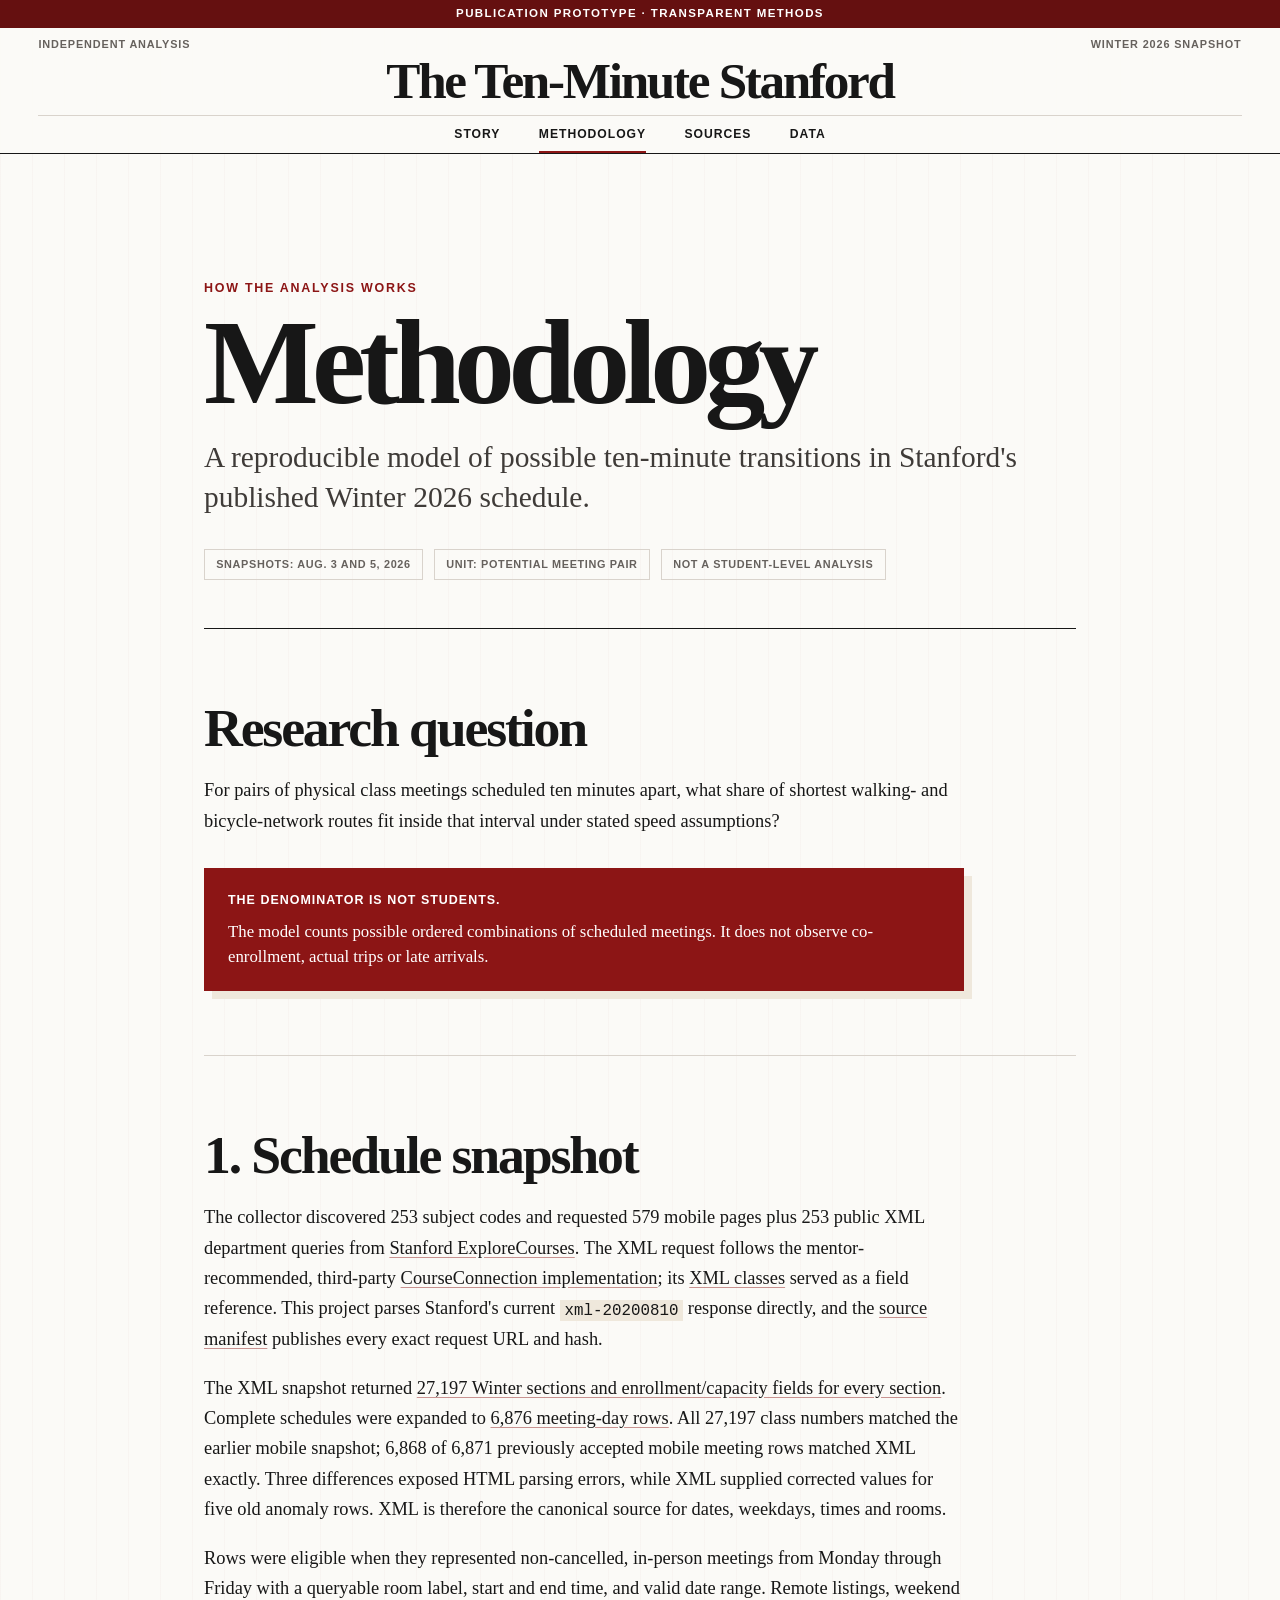
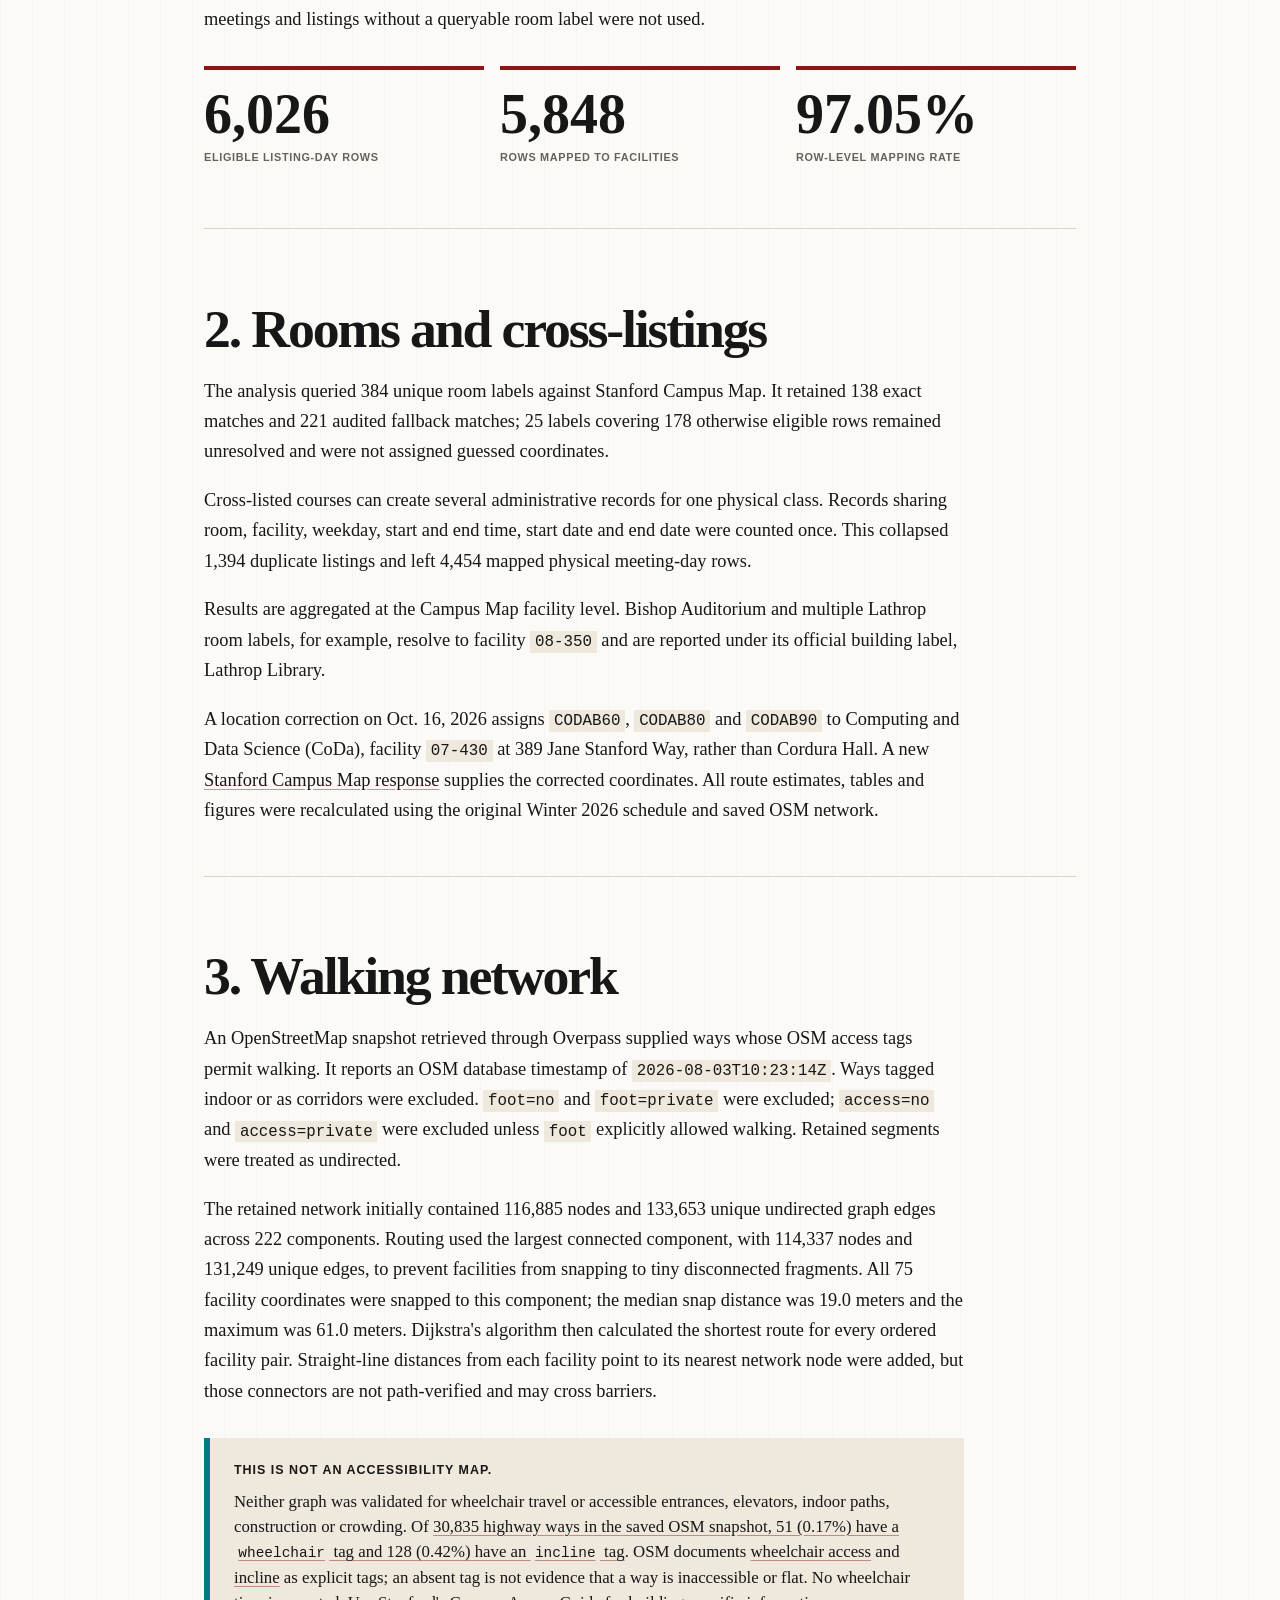
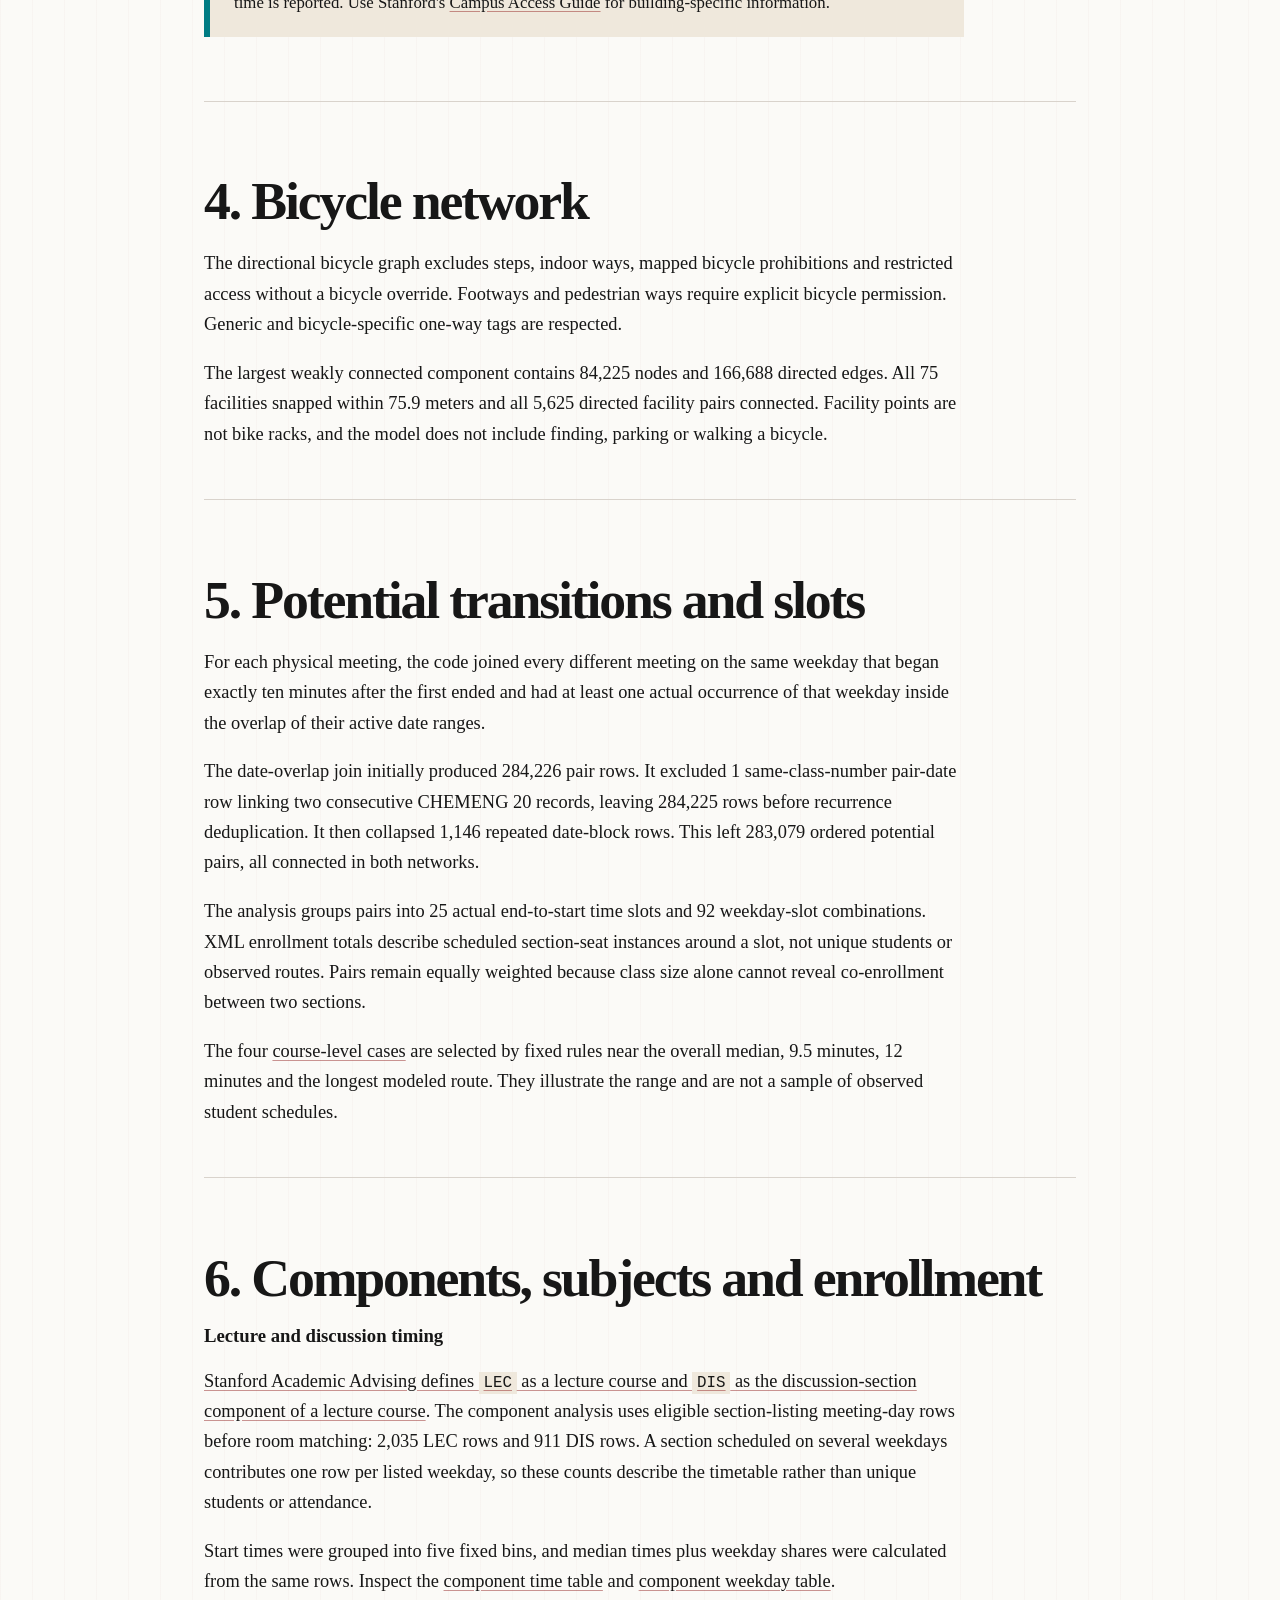
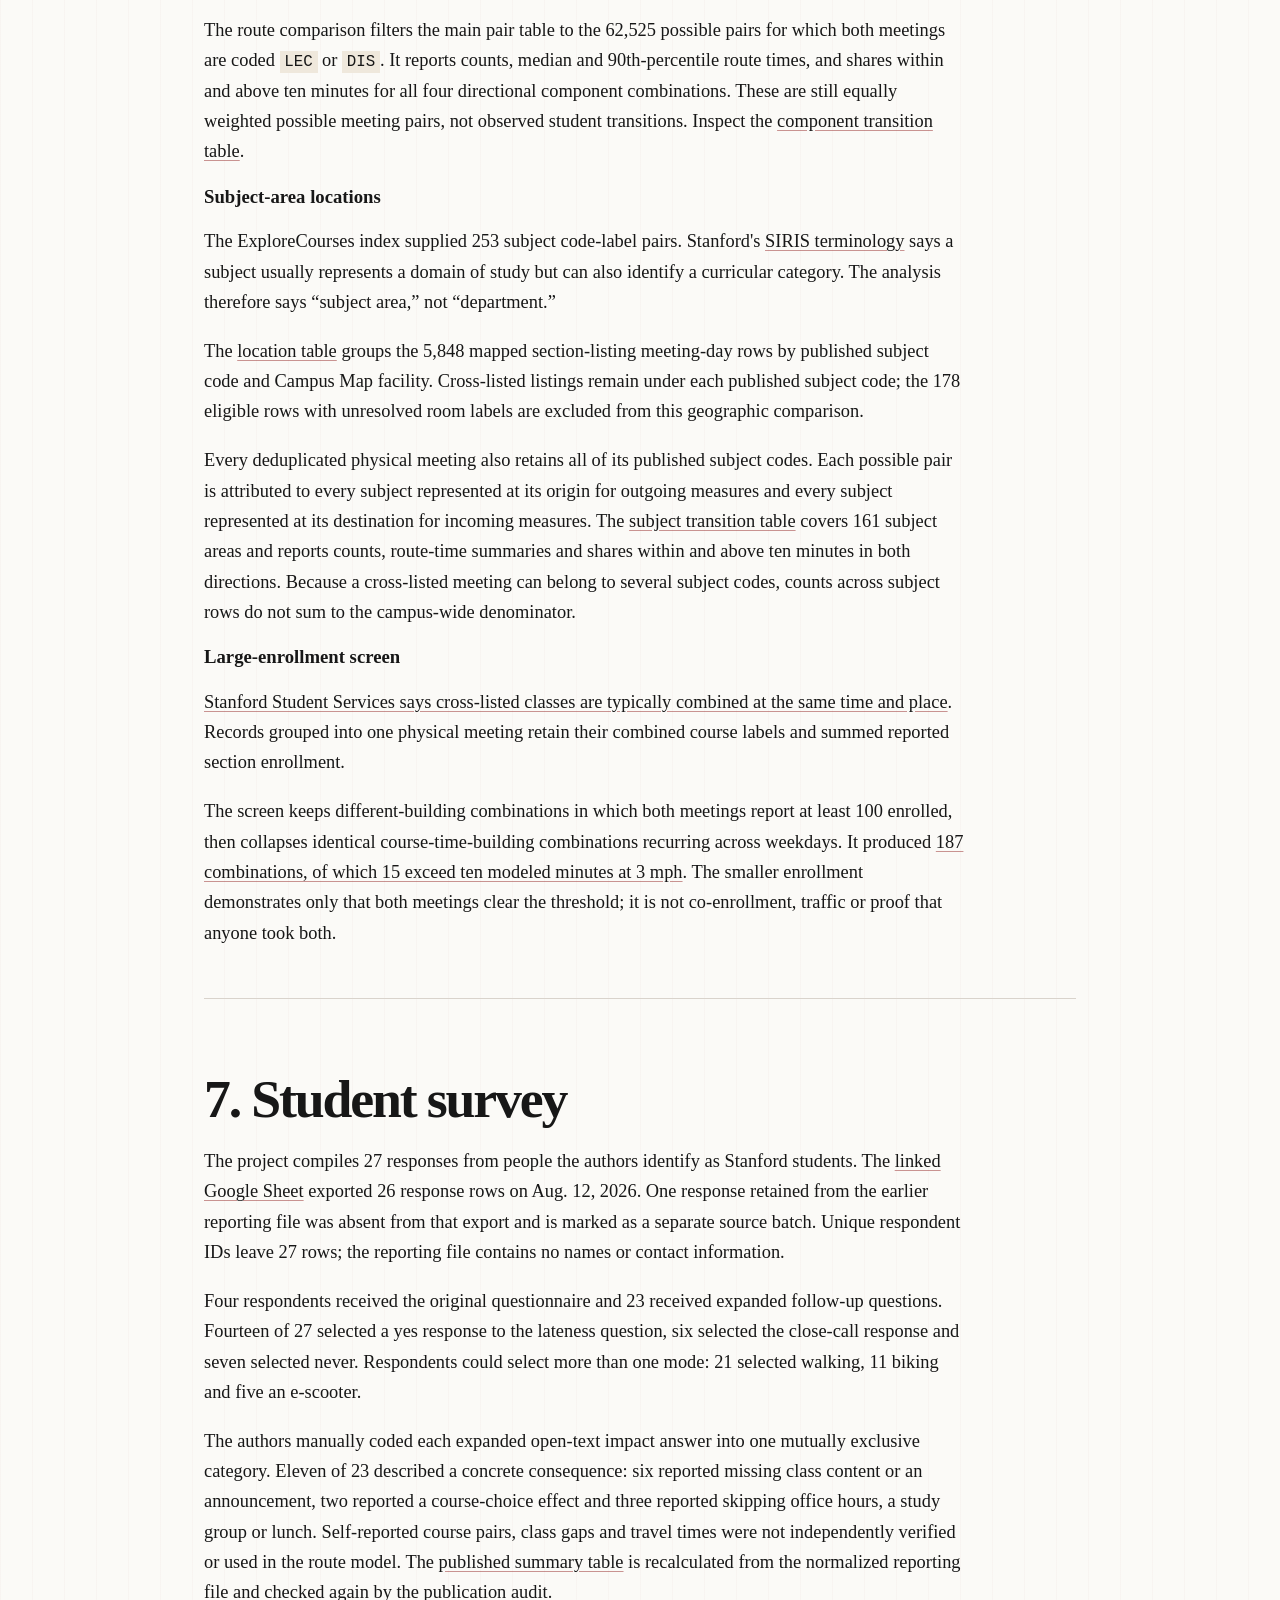
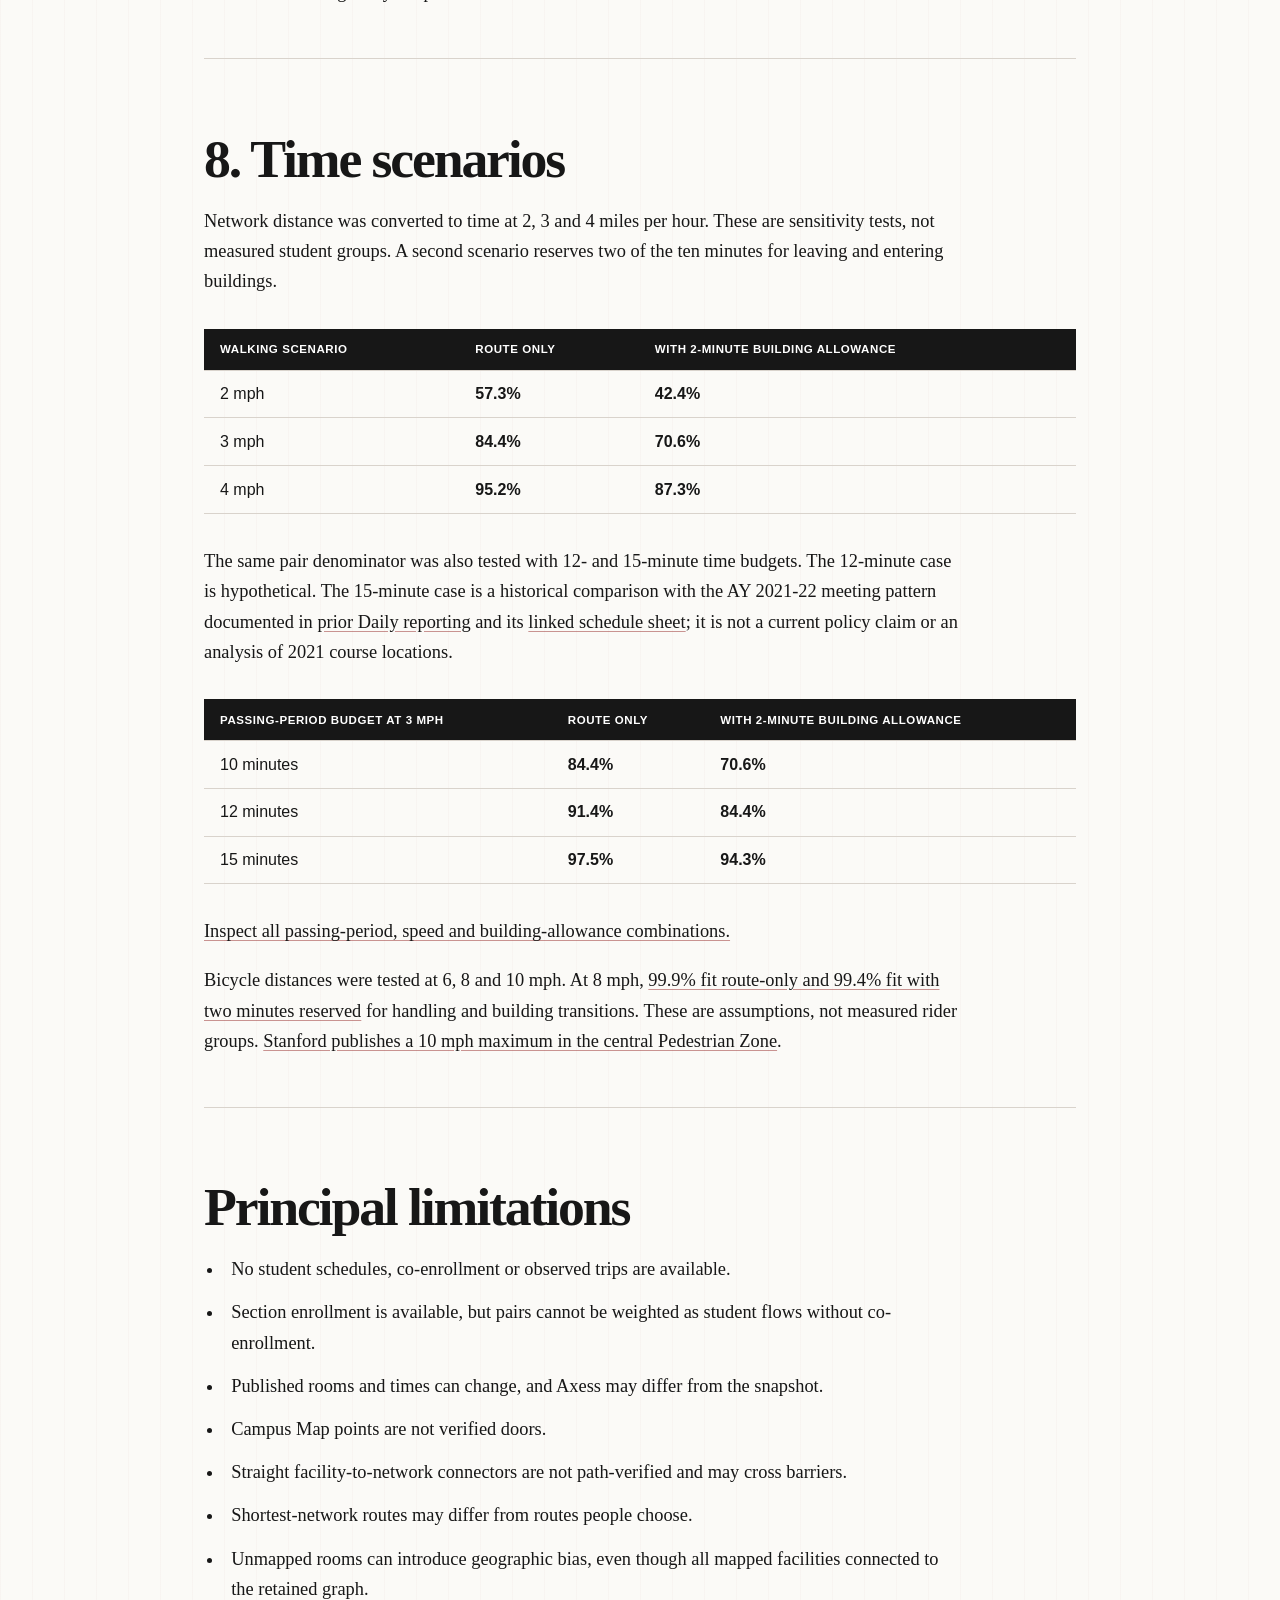
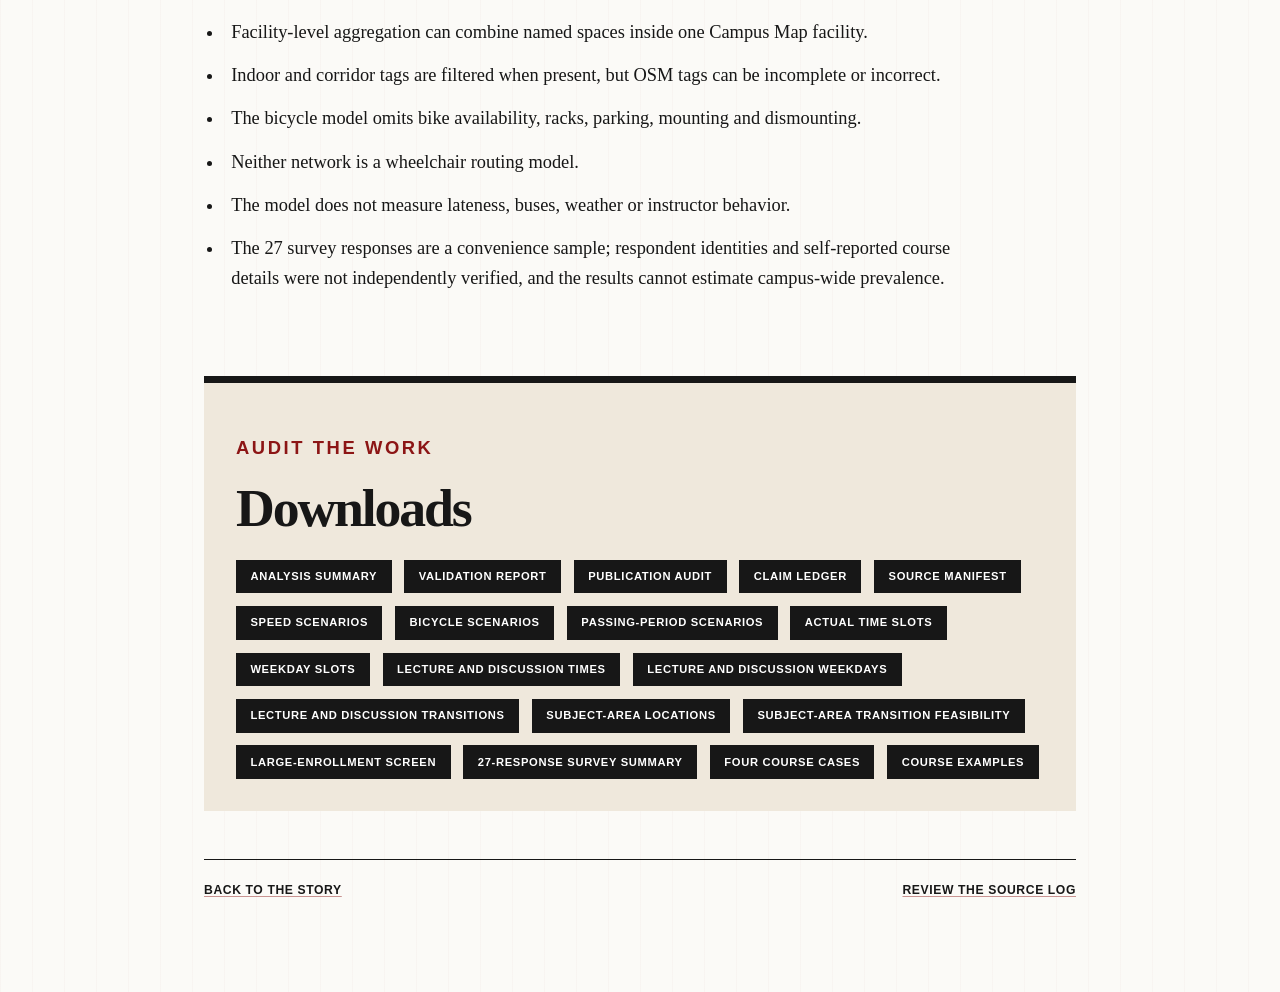
==== commit 2bce57cf: "Correct CoDa classroom mapping and republish recalculated analysis" ====
--- a/site/methodology.html
+++ b/site/methodology.html
@@ -67,12 +67,13 @@
         <p>The analysis queried 384 unique room labels against Stanford Campus Map. It retained 138 exact matches and 221 audited fallback matches; 25 labels covering 178 otherwise eligible rows remained unresolved and were not assigned guessed coordinates.</p>
         <p>Cross-listed courses can create several administrative records for one physical class. Records sharing room, facility, weekday, start and end time, start date and end date were counted once. This collapsed 1,394 duplicate listings and left 4,454 mapped physical meeting-day rows.</p>
         <p>Results are aggregated at the Campus Map facility level. Bishop Auditorium and multiple Lathrop room labels, for example, resolve to facility <code>08-350</code> and are reported under its official building label, Lathrop Library.</p>
+        <p>A location correction on Oct. 16, 2026 assigns <code>CODAB60</code>, <code>CODAB80</code> and <code>CODAB90</code> to Computing and Data Science (CoDa), facility <code>07-430</code> at 389 Jane Stanford Way, rather than Cordura Hall. A new <a href="data/source_manifest.json">Stanford Campus Map response</a> supplies the corrected coordinates. All route estimates, tables and figures were recalculated using the original Winter 2026 schedule and saved OSM network.</p>
       </section>
 
       <section>
         <h2>3. Walking network</h2>
         <p>An OpenStreetMap snapshot retrieved through Overpass supplied ways whose OSM access tags permit walking. It reports an OSM database timestamp of <code>2026-08-03T10:23:14Z</code>. Ways tagged indoor or as corridors were excluded. <code>foot=no</code> and <code>foot=private</code> were excluded; <code>access=no</code> and <code>access=private</code> were excluded unless <code>foot</code> explicitly allowed walking. Retained segments were treated as undirected.</p>
-        <p>The retained network initially contained 116,885 nodes and 133,653 unique undirected graph edges across 222 components. Routing used the largest connected component, with 114,337 nodes and 131,249 unique edges, to prevent facilities from snapping to tiny disconnected fragments. All 75 facility coordinates were snapped to this component; the median snap distance was 18.4 meters and the maximum was 61.0 meters. Dijkstra's algorithm then calculated the shortest route for every ordered facility pair. Straight-line distances from each facility point to its nearest network node were added, but those connectors are not path-verified and may cross barriers.</p>
+        <p>The retained network initially contained 116,885 nodes and 133,653 unique undirected graph edges across 222 components. Routing used the largest connected component, with 114,337 nodes and 131,249 unique edges, to prevent facilities from snapping to tiny disconnected fragments. All 75 facility coordinates were snapped to this component; the median snap distance was 19.0 meters and the maximum was 61.0 meters. Dijkstra's algorithm then calculated the shortest route for every ordered facility pair. Straight-line distances from each facility point to its nearest network node were added, but those connectors are not path-verified and may cross barriers.</p>
         <aside class="data-callout muted-callout">
           <strong>This is not an accessibility map.</strong>
           <p>Neither graph was validated for wheelchair travel or accessible entrances, elevators, indoor paths, construction or crowding. Of <a href="data/validation.json">30,835 highway ways in the saved OSM snapshot, 51 (0.17%) have a <code>wheelchair</code> tag and 128 (0.42%) have an <code>incline</code> tag</a>. OSM documents <a href="https://wiki.openstreetmap.org/wiki/Key:wheelchair">wheelchair access</a> and <a href="https://wiki.openstreetmap.org/wiki/Key:incline">incline</a> as explicit tags; an absent tag is not evidence that a way is inaccessible or flat. No wheelchair time is reported. Use Stanford's <a href="https://maps.stanford.edu/ada/">Campus Access Guide</a> for building-specific information.</p>
@@ -107,7 +108,7 @@
 
         <h3>Large-enrollment screen</h3>
         <p><a href="https://studentservices.stanford.edu/my-academics/enroll-classes/enrollment-troubleshooting">Stanford Student Services says cross-listed classes are typically combined at the same time and place</a>. Records grouped into one physical meeting retain their combined course labels and summed reported section enrollment.</p>
-        <p>The screen keeps different-building combinations in which both meetings report at least 100 enrolled, then collapses identical course-time-building combinations recurring across weekdays. It produced <a href="data/high_enrollment_transitions.csv">187 combinations, of which 42 exceed ten modeled minutes at 3 mph</a>. The smaller enrollment demonstrates only that both meetings clear the threshold; it is not co-enrollment, traffic or proof that anyone took both.</p>
+        <p>The screen keeps different-building combinations in which both meetings report at least 100 enrolled, then collapses identical course-time-building combinations recurring across weekdays. It produced <a href="data/high_enrollment_transitions.csv">187 combinations, of which 15 exceed ten modeled minutes at 3 mph</a>. The smaller enrollment demonstrates only that both meetings clear the threshold; it is not co-enrollment, traffic or proof that anyone took both.</p>
       </section>
 
       <section>
@@ -126,9 +127,9 @@
               <tr><th>Walking scenario</th><th>Route only</th><th>With 2-minute building allowance</th></tr>
             </thead>
             <tbody>
-              <tr><td>2 mph</td><td>56.2%</td><td>41.9%</td></tr>
-              <tr><td>3 mph</td><td>82.5%</td><td>69.0%</td></tr>
-              <tr><td>4 mph</td><td>94.1%</td><td>85.5%</td></tr>
+              <tr><td>2 mph</td><td>57.3%</td><td>42.4%</td></tr>
+              <tr><td>3 mph</td><td>84.4%</td><td>70.6%</td></tr>
+              <tr><td>4 mph</td><td>95.2%</td><td>87.3%</td></tr>
             </tbody>
           </table>
         </div>
@@ -139,9 +140,9 @@
               <tr><th>Passing-period budget at 3 mph</th><th>Route only</th><th>With 2-minute building allowance</th></tr>
             </thead>
             <tbody>
-              <tr><td>10 minutes</td><td>82.5%</td><td>69.0%</td></tr>
-              <tr><td>12 minutes</td><td>89.9%</td><td>82.5%</td></tr>
-              <tr><td>15 minutes</td><td>97.3%</td><td>93.1%</td></tr>
+              <tr><td>10 minutes</td><td>84.4%</td><td>70.6%</td></tr>
+              <tr><td>12 minutes</td><td>91.4%</td><td>84.4%</td></tr>
+              <tr><td>15 minutes</td><td>97.5%</td><td>94.3%</td></tr>
             </tbody>
           </table>
         </div>
